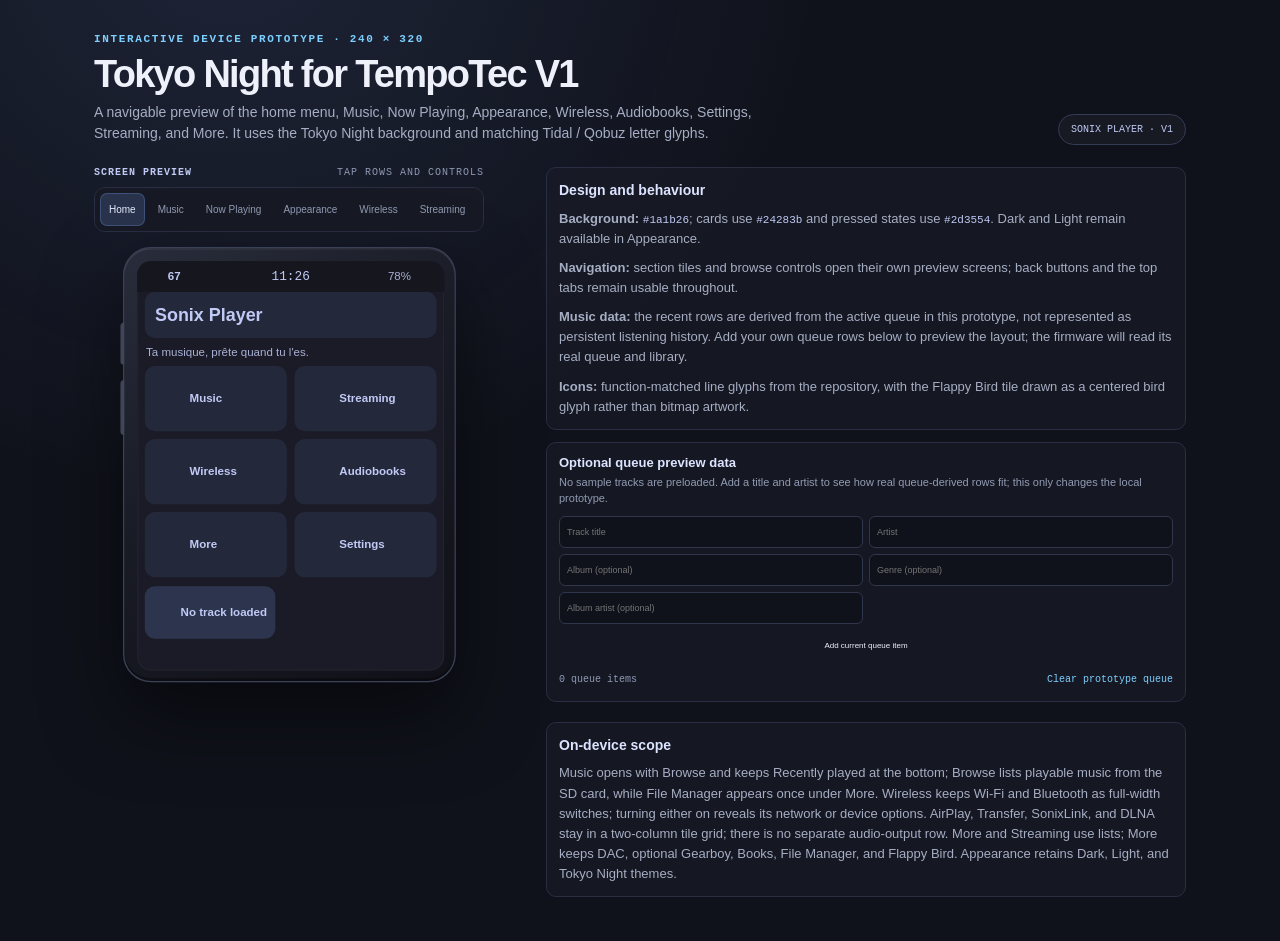
==== mockups/tokyo-night/preview.html @ 33a2d753 "feat: expand V1 appearance font choices Co-authored-by: arena-agent <297053741+arena-agent@users.nor" ====
<!doctype html>
<html lang="en">
<head>
  <meta charset="utf-8">
  <meta name="viewport" content="width=device-width, initial-scale=1">
  <meta name="theme-color" content="#1a1b26">
  <title>Sonix Player · Tokyo Night · TempoTec V1</title>
  <style>
    :root {
      color-scheme: dark;
      --page: #10121b;
      --ink: #eef0fa;
      --muted: #a1a8be;
      --line: #2b3041;
      --blue: #7aa2f7;
      --cyan: #7dcfff;
      --purple: #bb9af7;
      --green: #9ece6a;
      --amber: #e0af68;
      --red: #f7768e;
      --mono: ui-monospace, SFMono-Regular, Menlo, Monaco, Consolas, "Liberation Mono", monospace;
      --sans: Inter, "Segoe UI", Roboto, Helvetica, Arial, sans-serif;
    }
    * { box-sizing: border-box; }
    html { min-width: 320px; background: var(--page); }
    body {
      margin: 0;
      min-height: 100vh;
      color: var(--ink);
      font-family: var(--sans);
      background: radial-gradient(ellipse at 18% -8%, rgba(122,162,247,.13), transparent 37rem), var(--page);
    }
    button, input, select { font: inherit; }
    button { color: inherit; }
    button:focus-visible, input:focus-visible, select:focus-visible { outline: 2px solid var(--cyan); outline-offset: 2px; }
    .page-wrap { max-width: 1140px; margin: 0 auto; padding: 32px 24px 44px; }
    .masthead { display: flex; align-items: flex-end; justify-content: space-between; gap: 24px; margin: 0 0 22px; }
    .eyebrow { color: var(--cyan); font: 700 11px/1.3 var(--mono); letter-spacing: .15em; text-transform: uppercase; }
    h1 { margin: 8px 0 7px; font-size: clamp(27px, 4vw, 38px); letter-spacing: -.045em; line-height: 1.06; }
    .intro { max-width: 690px; margin: 0; color: #a6aec3; font-size: 14px; line-height: 1.55; }
    .native-tag { flex: 0 0 auto; padding: 9px 12px; border: 1px solid #343b54; border-radius: 999px; color: #c0caf5; background: rgba(26,27,38,.8); font: 10px var(--mono); white-space: nowrap; }
    .workspace { display: grid; grid-template-columns: minmax(300px, 390px) minmax(360px, 1fr); gap: clamp(25px, 5vw, 62px); align-items: start; }
    .preview-column { min-width: 0; }
    .demo-label { display: flex; align-items: center; justify-content: space-between; gap: 12px; margin: 0 0 9px; color: #8f99b3; font: 10px var(--mono); letter-spacing: .1em; text-transform: uppercase; }
    .demo-label strong { color: #c0caf5; font-weight: 600; }
    .view-tabs { display: flex; gap: 4px; max-width: 480px; overflow-x: auto; padding: 5px; margin: 0 auto 15px; border: 1px solid #292e42; border-radius: 11px; background: #171a25; scrollbar-width: thin; }
    .view-tab { flex: 1 0 auto; min-height: 33px; padding: 7px 9px; border: 0; border-radius: 7px; color: #929bb3; background: transparent; cursor: pointer; font-size: 10px; transition: background .15s, color .15s; }
    .view-tab:hover { color: #d3daf2; background: #222638; }
    .view-tab[aria-pressed="true"] { color: #e6edff; background: #29334b; box-shadow: inset 0 0 0 1px rgba(122,162,247,.27); }
    .stage { --scale: 1.28; position: relative; width: calc(260px * var(--scale)); height: calc(340px * var(--scale)); margin: 0 auto; }
    .device {
      position: absolute; inset: 0 auto auto 0; width: 260px; height: 340px; padding: 10px;
      transform: scale(var(--scale)); transform-origin: top left;
      border: 1px solid #3c4256; border-radius: 22px;
      background: linear-gradient(145deg, #292d3b, #191b25 44%, #101118);
      box-shadow: 0 26px 60px rgba(0,0,0,.5), inset 0 1px rgba(255,255,255,.08), inset 0 -2px rgba(0,0,0,.4);
    }
    .device::before, .device::after { content: ""; position: absolute; left: -3px; width: 3px; border-radius: 3px 0 0 3px; background: #404657; }
    .device::before { top: 58px; height: 33px; }
    .device::after { top: 103px; height: 43px; }
    .screen {
      --screen-bg: #1a1b26;
      --surface: #24283b;
      --surface-pressed: #2d3554;
      --panel-bg: #16161e;
      --screen-text: #c0caf5;
      --screen-muted: #a9b1d6;
      --screen-soft: #707a9a;
      --accent: #7aa2f7;
      --accent-cyan: #7dcfff;
      --accent-purple: #bb9af7;
      --accent-green: #9ece6a;
      --accent-amber: #e0af68;
      --accent-red: #f7768e;
      --now-playing-fill: color-mix(in srgb,var(--accent) 10%,var(--surface));
      position: relative; width: 240px; height: 320px; overflow: hidden; isolation: isolate;
      border-radius: 11px; background: var(--screen-bg); color: var(--screen-text);
      box-shadow: inset 0 0 0 1px rgba(255,255,255,.035);
      transition: background-color .15s, color .15s;
    }
    body[data-theme="dark"] .screen {
      --screen-bg: #242424; --surface: #303030; --surface-pressed: #404040; --panel-bg: #1e1e1e;
      --screen-text: #fff; --screen-muted: #a0a0a0; --screen-soft: #797979; --accent: #3584e4;
      --accent-cyan: #00b0d6; --accent-purple: #9141ac; --accent-green: #2ec27e; --accent-amber: #ff7800; --accent-red: #e01b24;
    }
    body[data-theme="light"] .screen {
      --screen-bg: #ecedf0; --surface: #fff; --surface-pressed: #dddfe4; --panel-bg: #fff;
      --screen-text: #323232; --screen-muted: #737373; --screen-soft: #919191; --accent: #3584e4;
      --accent-cyan: #0099bc; --accent-purple: #9141ac; --accent-green: #17875a; --accent-amber: #a86530; --accent-red: #d92132;
    }
    body[data-tint="on"][data-theme="tokyo"] .screen { --screen-bg: #1c1e2d; --surface: #252a40; }
    body[data-tint="on"][data-theme="dark"] .screen { --screen-bg: #252832; --surface: #30323f; }
    body[data-tint="on"][data-theme="light"] .screen { --screen-bg: #e7e9ee; --surface: #f9faff; }
    .glyph { display: inline-block; width: var(--glyph-size,18px); height: var(--glyph-size,18px); flex: 0 0 auto; background-color: currentColor; -webkit-mask-image: var(--glyph-image); mask-image: var(--glyph-image); -webkit-mask-repeat: no-repeat; mask-repeat: no-repeat; -webkit-mask-position: center; mask-position: center; -webkit-mask-size: contain; mask-size: contain; }
    .service-mark { display: inline-grid; width: 22px; height: 22px; flex: 0 0 22px; place-items: center; border: 1px solid color-mix(in srgb,currentColor 62%,transparent); border-radius: 6px; background: color-mix(in srgb,currentColor 11%,var(--surface)); font: 700 13px/1 var(--mono); }
    .service-mark.tidal { color: var(--accent-cyan); }
    .service-mark.qobuz { color: var(--accent-purple); }
    .bird-glyph { display: inline-block; flex: 0 0 auto; width: var(--glyph-size,18px); height: var(--glyph-size,18px); color: currentColor; }
    .status-bar { position: relative; z-index: 1; display: flex; align-items: center; justify-content: space-between; height: 24px; padding: 0 7px; background: var(--panel-bg); color: var(--screen-text); font-size: 9px; line-height: 1; }
    .status-left, .status-right { display: flex; align-items: center; gap: 5px; min-width: 0; }
    .status-left { font-weight: 650; letter-spacing: .01em; }
    .status-right { gap: 4px; color: var(--screen-muted); }
    .status-right .glyph { width: 12px; height: 12px; }
    .status-right .battery-glyph { width: 15px; }
    .status-time { position: absolute; left: 50%; top: 50%; transform: translate(-50%,-50%); font: 10px var(--mono); color: var(--screen-text); }
    .page-header { display: flex; align-items: center; height: 36px; padding: 0 6px; gap: 5px; border: 0; }
    .home-brand { display: flex; align-items: center; height: 36px; margin: 0 6px; padding: 0 8px; background: transparent; }
    .home-brand-title { margin: 0; color: var(--screen-text); font-size: 14px; font-weight: 650; line-height: 1; }
    body[data-theme="tokyo"] .home-brand { border-radius: 8px; background: var(--surface); }
    body[data-theme="tokyo"] .home-brand-title { font-weight: 800; }
    .header-back, .header-action { display: grid; place-items: center; flex: 0 0 28px; width: 28px; height: 30px; border: 0; border-radius: 7px; color: var(--screen-muted); background: transparent; cursor: pointer; }
    .header-back:hover, .header-action:hover { color: var(--screen-text); background: var(--surface); }
    .header-back .glyph { width: 17px; height: 17px; }
    .page-title { min-width: 0; overflow: hidden; margin: 0; color: var(--screen-text); font-size: 14px; font-weight: 650; line-height: 1; text-overflow: ellipsis; white-space: nowrap; }
    .header-spacer { flex: 1; }
    .header-action .glyph { width: 16px; height: 16px; }
    .page-body { height: 260px; overflow-y: auto; overscroll-behavior: contain; padding: 6px; scrollbar-width: thin; scrollbar-color: color-mix(in srgb, var(--screen-muted) 36%, transparent) transparent; }
    .page-body::-webkit-scrollbar { width: 3px; }
    .page-body::-webkit-scrollbar-thumb { border-radius: 9px; background: color-mix(in srgb, var(--screen-muted) 38%, transparent); }
    .screen-card { border: 0; border-radius: 9px; background: var(--surface); box-shadow: none; }
    .card-pad { padding: 8px; }
    .card-head { display: flex; align-items: center; justify-content: space-between; gap: 6px; margin: 0 0 6px; color: var(--screen-text); font-size: 11px; font-weight: 650; }
    .card-head small { color: var(--screen-soft); font: 7px var(--mono); letter-spacing: .07em; text-transform: uppercase; }
    .subtle-copy { margin: 5px 0 0; color: var(--screen-muted); font-size: 8px; line-height: 1.35; }
    .service-detail-head { display: flex; align-items: center; gap: 8px; min-height: 33px; }
    .service-detail-head .service-mark { width: 28px; height: 28px; flex-basis: 28px; font-size: 16px; }
    .service-detail-head .row-copy strong { font-size: 11px; }
    .home-title-note { margin: 0 1px 6px; color: var(--screen-muted); font-size: 9px; }
    .home-quote { margin-top: 0; }
    .stack { display: flex; flex-direction: column; gap: 6px; }
    .menu-grid { display: grid; grid-template-columns: repeat(2,minmax(0,1fr)); gap: 6px; }
    .menu-tile { display: flex; min-width: 0; min-height: 51px; align-items: center; gap: 8px; padding: 7px; border: 0; border-radius: 8px; color: var(--screen-text); background: var(--surface); cursor: pointer; text-align: left; }
    .menu-tile:hover { background: var(--surface-pressed); }
    .menu-tile .glyph,.menu-tile .bird-glyph { width: 20px; height: 20px; flex: 0 0 20px; }
    .tile-text { min-width: 0; font-size: 9px; font-weight: 600; line-height: 1.15; }
    .now-playing-strip { display: flex; align-items: center; gap: 7px; min-height: 41px; margin-top: 7px; padding: 4px 6px; border: 0; border-radius: 8px; color: var(--screen-text); background: var(--now-playing-fill); cursor: pointer; text-align: left; }
    .now-playing-strip .glyph { width: 15px; height: 15px; flex: 0 0 15px; }
    .now-playing-strip .row-copy strong { font-size: 9px; }
    .now-playing-strip .row-copy small { font-size: 7.5px; }
    .row-copy { display: flex; flex: 1; min-width: 0; flex-direction: column; gap: 2px; }
    .row-copy strong { overflow: hidden; font-size: 10px; font-weight: 600; text-overflow: ellipsis; white-space: nowrap; }
    .row-copy small { overflow: hidden; color: var(--screen-muted); font-size: 8px; text-overflow: ellipsis; white-space: nowrap; }
    .row-end { color: var(--screen-soft); font-size: 7px; white-space: nowrap; }
    .chevron-right { width: 14px !important; height: 14px !important; color: var(--screen-soft); }
    .simple-row,.track-row { display: flex; align-items: center; gap: 7px; width: 100%; min-height: 40px; padding: 5px 6px; border: 0; color: var(--screen-text); text-align: left; background: transparent; cursor: pointer; }
    .simple-row:hover,.track-row:hover { border-radius: 6px; background: var(--surface-pressed); }
    .simple-row>.glyph,.track-row>.glyph { width: 18px; height: 18px; flex: 0 0 18px; }
    .settings-card,.wireless-card,.track-list { overflow: hidden; }
    .track-row { min-height: 43px; transition: background-color .12s ease, transform .12s ease; }
    .track-row:active { border-radius: 6px; background: var(--surface-pressed); }
    .recent-track-row { min-height: 45px; border-radius: 6px; }
    .recent-track-row:active { transform: scale(.985); }
    .track-art { display: grid; width: 29px; height: 29px; flex: 0 0 29px; place-items: center; border-radius: 5px; color: var(--accent-purple); background: color-mix(in srgb,var(--accent-purple) 18%,var(--surface-pressed)); }
    .track-art .glyph { width: 17px; height: 17px; }
    .track-row[aria-current="true"] { background: color-mix(in srgb,var(--accent) 10%,var(--surface)); }
    .track-row[aria-current="true"] .row-copy strong { color: var(--accent); }
    .track-row .playmark { width: 14px; height: 14px; color: var(--accent-cyan); }
    .browse-grid { display: grid; grid-template-columns: repeat(4,minmax(0,1fr)); gap: 4px; }
    .glyph-demo { display: flex; min-width: 0; min-height: 45px; flex-direction: column; align-items: center; justify-content: center; gap: 3px; padding: 3px 2px; border: 0; border-radius: 6px; color: var(--screen-muted); background: var(--now-playing-fill); cursor: pointer; }
    .glyph-demo:hover { background: var(--now-playing-fill); }
    .glyph-demo .glyph { width: 17px; height: 17px; }
    .glyph-demo span:last-child { max-width: 100%; overflow: hidden; font-size: 7px; line-height: 1; text-overflow: ellipsis; white-space: nowrap; }
    .glyph-demo.two-line-demo span:last-child { max-height: 16px; overflow: hidden; text-align: center; text-overflow: clip; white-space: normal; }
    .accent-blue { color: var(--accent); } .accent-cyan { color: var(--accent-cyan); } .accent-purple { color: var(--accent-purple); }
    .accent-green { color: var(--accent-green); } .accent-amber { color: var(--accent-amber); } .accent-red { color: var(--accent-red); }
    .muted-icon { color: var(--screen-muted); }
    .empty-state { display: flex; min-height: 42px; flex-direction: column; align-items: center; justify-content: center; gap: 7px; padding: 8px; color: var(--screen-muted); text-align: center; font-size: 8px; line-height: 1.4; }
    .inline-action { display: inline-flex; align-items: center; gap: 5px; border: 0; padding: 5px 3px; color: var(--accent-cyan); background: transparent; cursor: pointer; font-size: 8px; }
    .inline-action .glyph { width: 13px; height: 13px; }
    .wireless-group { display: flex; flex-direction: column; }
    .wireless-row { display: flex; align-items: center; gap: 8px; min-height: 46px; padding: 5px 8px; border: 0; }
    .wireless-row>.glyph { width: 20px; height: 20px; flex: 0 0 20px; }
    .wireless-option { display: flex; align-items: center; gap: 6px; width: 100%; min-height: 30px; padding: 3px 8px 3px 28px; border: 0; border-radius: 6px; color: var(--screen-muted); background: transparent; cursor: pointer; font-size: 8px; text-align: left; }
    .wireless-option:hover { background: var(--surface-pressed); }
    .wireless-option>.glyph { width: 15px; height: 15px; flex: 0 0 15px; }
    .wireless-option .chevron-right { margin-left: auto; }
    .wireless-actions { padding: 4px; }
    .wireless-tile-grid { display: grid; grid-template-columns: repeat(2,minmax(0,1fr)); gap: 4px; }
    .wireless-tile { display: flex; min-width: 0; min-height: 48px; flex-direction: column; align-items: center; justify-content: center; gap: 3px; border: 0; border-radius: 7px; padding: 4px; color: var(--screen-text); background: color-mix(in srgb,var(--surface-pressed) 58%,var(--surface)); cursor: pointer; font-size: 8px; font-weight: 600; }
    .wireless-tile .glyph { width: 18px; height: 18px; }
    .mini-toggle { position: relative; flex: 0 0 29px; width: 29px; height: 17px; border: 0; border-radius: 999px; background: var(--screen-soft); cursor: pointer; }
    .mini-toggle::after { content: ""; position: absolute; top: 2px; left: 2px; width: 13px; height: 13px; border-radius: 50%; background: #fff; transition: transform .15s; }
    .mini-toggle[aria-checked="true"] { background: var(--accent); }
    .mini-toggle[aria-checked="true"]::after { transform: translateX(12px); }
    .theme-choices { display: grid; grid-template-columns: 1fr 1fr 1.3fr; gap: 4px; }
    .theme-choice { min-height: 31px; padding: 4px; border: 1px solid color-mix(in srgb,var(--screen-muted) 16%,transparent); border-radius: 6px; color: var(--screen-muted); background: var(--surface-pressed); cursor: pointer; font-size: 8px; font-weight: 600; white-space: nowrap; }
    .theme-choice[aria-checked="true"] { border-color: var(--accent); color: var(--screen-text); background: color-mix(in srgb,var(--accent) 17%,var(--surface)); box-shadow: inset 0 -2px var(--accent); }
    .font-pills { display: flex; flex-wrap: wrap; gap: 4px; }
    .font-pill { display: inline-flex; align-items: center; gap: 4px; min-height: 23px; padding: 4px 6px; border: 0; border-radius: 6px; color: var(--screen-muted); background: var(--surface-pressed); cursor: pointer; font-size: 7px; font-weight: 600; line-height: 1.15; }
    .font-pill[aria-pressed="true"] { color: var(--screen-text); background: color-mix(in srgb,var(--accent) 18%,var(--surface)); box-shadow: inset 0 -2px var(--accent); }
    .font-source { color: var(--screen-soft); font: 6px var(--mono); text-transform: uppercase; }
    .font-note { margin: 5px 0 0; color: var(--screen-muted); font-size: 7px; line-height: 1.35; }
    .palette-row { display: flex; gap: 3px; height: 12px; margin-top: 6px; overflow: hidden; border-radius: 4px; }
    .palette-row span { flex: 1; border-radius: 2px; }
    .accent-row { display: flex; gap: 6px; padding: 3px 0; }
    .accent-dot { width: 18px; height: 18px; border: 2px solid transparent; border-radius: 50%; cursor: pointer; }
    .accent-dot[aria-pressed="true"] { outline: 1px solid var(--screen-text); outline-offset: 1px; }
    .switch-row { display: flex; align-items: center; justify-content: space-between; gap: 8px; min-height: 32px; color: var(--screen-text); font-size: 9px; }
    .switch-row button { display: flex; align-items: center; justify-content: center; width: 35px; height: 19px; border: 0; border-radius: 999px; color: var(--screen-text); background: var(--surface-pressed); cursor: pointer; font-size: 7px; }
    .switch-row button[aria-checked="true"] { color: #10121b; background: var(--accent); }
    .player-content { display: flex; flex-direction: column; align-items: center; padding: 2px 7px 7px; }
    .cover-art { display: grid; width: 94px; height: 94px; place-items: center; overflow: hidden; margin: 2px auto 7px; border: 1px solid color-mix(in srgb,var(--accent-cyan) 35%,transparent); border-radius: 10px; background: linear-gradient(145deg,color-mix(in srgb,var(--accent) 18%,var(--surface)),var(--panel-bg) 68%,color-mix(in srgb,var(--accent-purple) 18%,var(--surface))); box-shadow: 0 4px 14px rgba(0,0,0,.22); }
    .cover-art .glyph { width: 34px; height: 34px; color: var(--accent-cyan); }
    .track-title { max-width: 100%; margin: 0; overflow: hidden; color: var(--screen-text); font-size: 12px; font-weight: 680; text-overflow: ellipsis; white-space: nowrap; }
    .artist-name { max-width: 100%; margin: 3px 0 0; overflow: hidden; color: var(--screen-muted); font-size: 8px; text-overflow: ellipsis; white-space: nowrap; }
    .seek-block { width: 100%; margin-top: 8px; }
    .seek-head { display: flex; align-items: center; justify-content: space-between; color: var(--screen-soft); font: 7px var(--mono); }
    .seek-range { display: block; width: 100%; height: 13px; margin: 3px 0 0; accent-color: var(--accent-cyan); cursor: pointer; }
    .transport { display: flex; align-items: center; justify-content: center; gap: 12px; width: 100%; margin-top: 2px; }
    .transport-button { display: grid; width: 30px; height: 30px; place-items: center; border: 0; border-radius: 50%; color: var(--accent-cyan); background: transparent; cursor: pointer; }
    .transport-button.primary { width: 38px; height: 38px; color: #11131b; background: var(--accent); }
    .transport-button .glyph { width: 18px; height: 18px; }
    .transport-button.primary .glyph { color: #11131b; }
    .player-actions { display: flex; width: 100%; margin-top: 4px; border: 0; border-radius: 7px; background: var(--surface); }
    .player-actions .simple-row { flex: 1 1 0; min-width: 0; width: auto; min-height: 34px; border: 0; padding: 4px 7px; }
    .player-actions .simple-row .row-copy strong { font-size: 8px; }
    .player-actions .glyph { width: 15px; height: 15px; }
    .search-form { display: flex; gap: 5px; padding: 7px; }
    .search-form input,.demo-form input { min-width: 0; flex: 1; padding: 6px 7px; border: 1px solid var(--line); border-radius: 6px; color: var(--screen-text); background: var(--panel-bg); font-size: 9px; }
    .search-form button,.form-button { border: 1px solid color-mix(in srgb,var(--accent) 35%,transparent); border-radius: 6px; padding: 5px 7px; color: var(--screen-text); background: color-mix(in srgb,var(--accent) 15%,var(--surface)); cursor: pointer; font-size: 8px; }
    .bird-game { display: grid; min-height: 157px; place-items: center; margin: 4px 0; border: 1px solid var(--line); border-radius: 8px; background: linear-gradient(#20263a,#171a29); cursor: pointer; }
    .bird-game .bird-glyph { width: 36px; height: 36px; color: var(--amber); }
    .game-score { margin: 5px 0 0; color: var(--screen-muted); font: 8px var(--mono); text-align: center; }
    .note-panel { padding: 12px; border: 1px solid #292e42; border-radius: 10px; color: #a6aec3; background: rgba(26,29,41,.55); font-size: 13px; line-height: 1.55; }
    .note-panel h2 { margin: 0 0 7px; color: #dce4ff; font-size: 14px; }
    .note-panel p { margin: 0 0 9px; }
    .note-panel p:last-child { margin-bottom: 0; }
    .note-panel code { color: #c0caf5; font: 11px var(--mono); }
    .demo-data { margin-top: 12px; padding: 12px; border: 1px solid #292e42; border-radius: 10px; background: #151823; }
    .demo-data h2 { margin: 0 0 5px; color: #dce4ff; font-size: 13px; }
    .demo-data p { margin: 0 0 9px; color: #929bb3; font-size: 11px; line-height: 1.45; }
    .demo-form { display: grid; grid-template-columns: 1fr 1fr; gap: 6px; }
    .demo-form input { min-height: 32px; border-color: #30364b; color: #e7edff; background: #10121b; }
    .demo-form .form-button { grid-column: 1 / -1; min-height: 32px; }
    .demo-controls { display: flex; align-items: center; justify-content: space-between; gap: 10px; margin-top: 8px; color: #8f99b3; font: 10px var(--mono); }
    .demo-controls button { border: 0; padding: 4px 0; color: #7dcfff; background: transparent; cursor: pointer; font: inherit; }
    .toast { position: absolute; z-index: 9; left: 50%; bottom: 10px; max-width: 205px; transform: translate(-50%,10px); padding: 7px 10px; border: 1px solid color-mix(in srgb,var(--accent) 36%,transparent); border-radius: 7px; color: var(--screen-text); background: var(--panel-bg); box-shadow: 0 5px 18px rgba(0,0,0,.3); opacity: 0; pointer-events: none; font-size: 8px; text-align: center; transition: opacity .15s, transform .15s; }
    .toast.show { transform: translate(-50%,0); opacity: 1; }
    .lower { display: grid; grid-template-columns: minmax(300px,390px) minmax(360px,1fr); gap: clamp(25px,5vw,62px); margin-top: 20px; }
    @media (max-width: 760px) {
      .page-wrap { padding: 23px 15px 34px; }
      .masthead { display: block; }
      .native-tag { display: inline-block; margin-top: 12px; }
      .workspace,.lower { grid-template-columns: 1fr; gap: 18px; }
      .preview-column { max-width: 430px; width: 100%; margin: 0 auto; }
      .notes-column { max-width: 560px; width: 100%; margin: 0 auto; }
      .stage { --scale: 1.08; }
    }
    @media (max-width: 370px) { .stage { --scale: .96; } }
  </style>
</head>
<body data-theme="tokyo" data-tint="off">
  <div class="page-wrap">
    <header class="masthead">
      <div>
        <div class="eyebrow">Interactive device prototype · 240 × 320</div>
        <h1>Tokyo Night for TempoTec V1</h1>
        <p class="intro">A navigable preview of the home menu, Music, Now Playing, Appearance, Wireless, Audiobooks, Settings, Streaming, and More. It uses the Tokyo Night background and matching Tidal / Qobuz letter glyphs.</p>
      </div>
      <div class="native-tag">SONIX PLAYER · V1</div>
    </header>

    <div class="workspace">
      <section class="preview-column" aria-label="Device preview">
        <div class="demo-label"><strong>Screen preview</strong><span>tap rows and controls</span></div>
        <nav class="view-tabs" aria-label="Preview screens">
          <button class="view-tab" type="button" data-tab="home">Home</button>
          <button class="view-tab" type="button" data-tab="music">Music</button>
          <button class="view-tab" type="button" data-tab="player">Now Playing</button>
          <button class="view-tab" type="button" data-tab="appearance">Appearance</button>
          <button class="view-tab" type="button" data-tab="wireless">Wireless</button>
          <button class="view-tab" type="button" data-tab="streaming">Streaming</button>
          <button class="view-tab" type="button" data-tab="books">Audiobooks</button>
          <button class="view-tab" type="button" data-tab="settings">Settings</button>
          <button class="view-tab" type="button" data-tab="more">More</button>
        </nav>
        <div class="stage">
          <div class="device">
            <div class="screen" id="screen" aria-live="polite">
              <div class="status-bar" id="status-bar"></div>
              <div id="viewport"></div>
              <div class="toast" id="toast" role="status"></div>
            </div>
          </div>
        </div>
      </section>

      <aside class="notes-column">
        <section class="note-panel">
          <h2>Design and behaviour</h2>
          <p><strong>Background:</strong> <code>#1a1b26</code>; cards use <code>#24283b</code> and pressed states use <code>#2d3554</code>. Dark and Light remain available in Appearance.</p>
          <p><strong>Navigation:</strong> section tiles and browse controls open their own preview screens; back buttons and the top tabs remain usable throughout.</p>
          <p><strong>Music data:</strong> the recent rows are derived from the active queue in this prototype, not represented as persistent listening history. Add your own queue rows below to preview the layout; the firmware will read its real queue and library.</p>
          <p><strong>Icons:</strong> function-matched line glyphs from the repository, with the Flappy Bird tile drawn as a centered bird glyph rather than bitmap artwork.</p>
        </section>

        <section class="demo-data" aria-label="Prototype queue data">
          <h2>Optional queue preview data</h2>
          <p>No sample tracks are preloaded. Add a title and artist to see how real queue-derived rows fit; this only changes the local prototype.</p>
          <form class="demo-form" id="queue-form">
            <input name="title" maxlength="80" placeholder="Track title" aria-label="Track title" required>
            <input name="artist" maxlength="80" placeholder="Artist" aria-label="Artist" required>
            <input name="album" maxlength="80" placeholder="Album (optional)" aria-label="Album">
            <input name="genre" maxlength="60" placeholder="Genre (optional)" aria-label="Genre">
            <input name="albumArtist" maxlength="80" placeholder="Album artist (optional)" aria-label="Album artist">
            <button class="form-button" type="submit">Add current queue item</button>
          </form>
          <div class="demo-controls"><span id="queue-count">0 queue items</span><button type="button" id="clear-queue">Clear prototype queue</button></div>
        </section>
      </aside>
    </div>

    <div class="lower">
      <div aria-hidden="true"></div>
      <section class="note-panel">
        <h2>On-device scope</h2>
        <p>Music opens with Browse and keeps Recently played at the bottom; Browse lists playable music from the SD card, while File Manager appears once under More. Wireless keeps Wi-Fi and Bluetooth as full-width switches; turning either on reveals its network or device options. AirPlay, Transfer, SonixLink, and DLNA stay in a two-column tile grid; there is no separate audio-output row. More and Streaming use lists; More keeps DAC, optional Gearboy, Books, File Manager, and Flappy Bird. Appearance retains Dark, Light, and Tokyo Night themes.</p>
      </section>
    </div>
  </div>

  <script>
    (() => {
      const root = document.body;
      const viewport = document.getElementById('viewport');
      const statusBar = document.getElementById('status-bar');
      const toast = document.getElementById('toast');
      const queueForm = document.getElementById('queue-form');
      const queueCount = document.getElementById('queue-count');
      const queueKey = 'sonix-tokyo-v1-preview-queue';
      const initialQueue = (() => {
        try { return JSON.parse(localStorage.getItem(queueKey) || '[]'); }
        catch (_) { return []; }
      })();
      const state = {
        theme: 'tokyo', view: 'home', history: [], tint: false, wifi: false, bluetooth: false,
        battery: true, accent: 'blue', font: 'MiSans', queue: Array.isArray(initialQueue) ? initialQueue : [], current: -1,
        playing: false, progress: 0, favorites: new Set(), search: '', selectedGroup: '', birdScore: 0
      };
      if (state.queue.length) state.current = state.queue.length - 1;

      const iconFiles = {
        back: 'chevron-left.svg', next: 'chevron-right.svg', music: 'music-2.svg', stream: 'play-status.svg',
        wifi: 'wifi-high.svg', bluetooth: 'bluetooth.svg', wifiSearch: 'wifi-search.svg', bluetoothSearch: 'bluetooth-search.svg', books: 'files-book.svg', more: 'ellipsis-vertical.svg',
        settings: 'music-settings.svg', search: 'search.svg', play: 'play.svg', pause: 'pause.svg',
        prev: 'skip-back.svg', skip: 'skip-forward.svg', album: 'album.svg', artist: 'artist.svg',
        albumArtist: 'artist-album.svg', genre: 'genre.svg', list: 'list-music.svg', heart: 'heart.svg',
        folder: 'folder.svg', file: 'file.svg', headphones: 'headphones.svg', dac: 'usb-audio-out.svg',
        airplay: 'airplay-status.svg', transfer: 'wifi-transfer-quick.svg', sonixlink: 'sonixlink-status.svg',
        dlna: 'dlna-quick.svg', game: 'files-gamepad.svg', ebook: 'files-book.svg', finished: 'book-finished.svg',
        sun: 'sun.svg', theme: 'book-theme.svg', power: 'power-off.svg', clock: 'history.svg',
        battery: 'battery.svg', zap: 'zap.svg', chevron: 'chevron-right.svg', shuffle: 'shuffle.svg',
        eq: 'equalizer.svg', radio: 'radio-player.svg', podcast: 'podcast-list.svg', check: 'check.svg'
      };
      const iconPath = name => `../../sonix-player/assets/icons/${iconFiles[name] || name}`;
      const bird = (tone, size, label = 'Bird glyph') => `<svg class="bird-glyph ${tone}" style="--glyph-size:${size}px" viewBox="0 0 24 24" fill="none" stroke="currentColor" stroke-width="1.7" stroke-linecap="round" stroke-linejoin="round" role="img" aria-label="${label}"><path d="M21 7.8c-1.7.2-3.1-.2-4.3-1.4-1.3-1.3-3.3-1.5-4.9-.4-1.5 1-2.5 2.7-2.9 4.7L8.2 14H5.5c-.7 0-1.3.3-1.8.8L2.5 16c.6 1.3 1.8 2 3.2 2h5.2c4.7 0 8.5-3.8 8.5-8.5V8z"/><path d="m9.1 13.8 4.2-3.4M16.7 7.1h.01"/><path d="M3.2 18.2 2 20"/></svg>`;
      const glyph = (name, tone = 'muted-icon', size = 18, extra = '', label = '') => {
        if (name === 'bird') return bird(tone, size, label || 'Bird glyph');
        return `<span class="glyph ${tone} ${extra}" style="--glyph-image:url('${iconPath(name)}');--glyph-size:${size}px"${label ? ` role="img" aria-label="${label}"` : ' aria-hidden="true"'}></span>`;
      };
      const escapeHtml = value => String(value || '').replace(/[&<>"']/g, char => ({'&':'&amp;','<':'&lt;','>':'&gt;','"':'&quot;',"'":'&#39;'}[char]));
      const safeTrack = track => ({title: escapeHtml(track.title), artist: escapeHtml(track.artist), album: escapeHtml(track.album), genre: escapeHtml(track.genre), albumArtist: escapeHtml(track.albumArtist)});
      const currentTab = view => ({'home':'home','music':'music','sd-browser':'music','player':'player','library':'music','artists':'music','albums':'music','album-artists':'music','genres':'music','playlists':'music','favourites':'music','search':'music','files':'more','appearance':'appearance','wireless':'wireless','wireless-wifi-options':'wireless','wireless-bluetooth-options':'wireless','wireless-airplay':'wireless','wireless-transfer':'wireless','wireless-sonixlink':'wireless','wireless-dlna':'wireless','books':'books','book-library':'books','book-series':'books','book-authors':'books','book-continue':'books','book-finished':'books','settings':'settings','settings-music':'music','settings-screen':'settings','settings-time':'settings','settings-power':'settings','settings-language':'settings','settings-more':'settings','settings-system':'settings','dac':'more','gearboy':'more','ebook':'more','bird-game':'more','streaming':'streaming','streaming-tidal':'streaming','streaming-qobuz':'streaming','streaming-radio':'streaming','streaming-podcasts':'streaming'}[view] || 'home');
      const go = (view, push = true) => {
        if (!view) return;
        if (push && state.view !== view) state.history.push(state.view);
        state.view = view;
        render();
      };
      const back = () => {
        state.view = state.history.pop() || 'home';
        render();
      };
      const pageHeader = (title, action = '') => `<header class="page-header"><button class="header-back" type="button" data-action="back" aria-label="Back">${glyph('back','muted-icon',17)}</button><h2 class="page-title">${title}</h2><span class="header-spacer"></span>${action}</header>`;
      const row = (icon, title, detail, view, tone = 'accent-blue', end = '') => `<button class="simple-row" type="button" data-action="navigate" data-view="${view}">${glyph(icon,tone,18)}<span class="row-copy"><strong>${title}</strong>${detail ? `<small>${detail}</small>` : ''}</span>${end || glyph('chevron','muted-icon',14,'chevron-right')}</button>`;
      const trackRows = (items, withCurrent = false, showPlayAffordance = false) => {
        if (!items.length) return `<div class="empty-state">No queue tracks to show. Add your own queue item beside the preview.</div>`;
        return items.map(({track,index}) => {
          const t = safeTrack(track);
          const current = withCurrent && state.current === index;
          const playmark = (showPlayAffordance || current) ? glyph('play','accent-cyan',14,'playmark') : '';
          return `<button class="track-row${showPlayAffordance ? ' recent-track-row' : ''}" type="button" data-action="select-track" data-index="${index}" aria-current="${current}" aria-label="Play ${escapeHtml(t.title || 'Untitled track')} by ${escapeHtml(t.artist || 'unknown artist')}"><span class="track-art">${glyph('music','accent-purple',16)}</span><span class="row-copy"><strong>${t.title || 'Untitled track'}</strong><small>${t.artist || ''}</small></span>${playmark}</button>`;
        }).join('');
      };
      const recentItems = () => {
        if (state.current < 0 || !state.queue[state.current]) return [];
        const first = Math.max(0, state.current - 2);
        const result = [];
        for (let index = first; index <= state.current; index++) result.push({track: state.queue[index], index});
        return result.reverse();
      };
      const setStatus = () => {
        statusBar.innerHTML = `<div class="status-left">${glyph('headphones','accent-cyan',12)}<span>67</span></div><span class="status-time">11:26</span><div class="status-right">${glyph('wifi',state.wifi ? 'accent-cyan' : 'muted-icon',12)}${glyph('bluetooth',state.bluetooth ? 'accent-blue' : 'muted-icon',11)}<span>${state.battery ? '78%' : ''}</span>${state.battery ? glyph('battery','accent-green',14,'battery-glyph') : ''}</div>`;
      };
      const renderHome = () => {
        const tiles = [
          ['Music','music','accent-cyan','music'], ['Streaming','stream','accent-purple','streaming'],
          ['Wireless','wifi','accent-blue','wireless'], ['Audiobooks','books','accent-amber','books'],
          ['More','more','accent-green','more'], ['Settings','settings','muted-icon','settings']
        ].map(([title,icon,tone,view]) => `<button class="menu-tile" type="button" data-action="navigate" data-view="${view}">${glyph(icon,tone,20)}<span class="tile-text">${title}</span></button>`).join('');
        const current = state.queue[state.current];
        const title = current ? escapeHtml(current.title) : 'No track loaded';
        const artist = current ? escapeHtml(current.artist) : '';
        return `<header class="home-brand"><h2 class="home-brand-title">Sonix Player</h2></header><main class="page-body"><p class="home-title-note home-quote">Ta musique, prête quand tu l'es.</p><div class="menu-grid">${tiles}</div><button class="now-playing-strip" type="button" data-action="navigate" data-view="player">${glyph(state.playing ? 'pause' : 'play','accent-cyan',15)}<span class="row-copy"><strong>${title}</strong><small>${artist}</small></span></button></main>`;
      };
      const renderMusic = () => {
        const browse = [['artist','Artists','accent-cyan','artists'],['album','Albums','accent-purple','albums'],['folder','Browse','accent-green','sd-browser'],['search','Search','accent-amber','search']].map(([icon,title,tone,view]) => `<button class="glyph-demo" type="button" data-action="navigate" data-view="${view}">${glyph(icon,tone,17)}<span>${title}</span></button>`).join('');
        const more = `<button class="header-action" type="button" data-action="navigate" data-view="library" aria-label="More music lists">${glyph('list','muted-icon',16)}</button>`;
        return `${pageHeader('Music',`<button class="header-action" type="button" data-action="navigate" data-view="settings-music" aria-label="Music settings">${glyph('settings','muted-icon',16)}</button>${more}`)}<main class="page-body"><div class="stack"><section class="screen-card card-pad"><div class="card-head"><span>Browse music</span><small>LIBRARY</small></div><div class="browse-grid">${browse}</div></section><section class="screen-card settings-card">${row('list','All tracks','Indexed music library','library','accent-cyan')}${row('albumArtist','Album artist','Browse credited artists','album-artists','accent-blue')}${row('genre','Genres','Browse by genre','genres','accent-amber')}${row('heart','Favourites','Saved tracks','favourites','accent-red')}</section><section><div class="card-head"><span>Recently played</span><small>TAP TO PLAY</small></div><section class="screen-card track-list">${trackRows(recentItems(),true,true)}</section><p class="subtle-copy">Tracks from the active queue · tap a row to play</p></section></div></main>`;
      };
      const renderSdBrowser = () => {
        const rows = state.queue.map((track,index) => ({track,index}));
        const listing = rows.length ? trackRows(rows,true) : `<div class="empty-state">No sample tracks are loaded in this preview. On the player, Browse lists playable music and folders from the SD card.</div>`;
        return `${pageHeader('Browse')}<main class="page-body"><p class="home-title-note">SD CARD · PLAYABLE MUSIC</p><section class="screen-card track-list">${listing}</section><p class="subtle-copy">Tap a track to start playback. This preview uses your optional queue data; the player reads the SD card directly.</p></main>`;
      };
      const renderAppearance = () => {
        const choices = [['dark','Dark'],['light','Light'],['tokyo','Tokyo Night']].map(([id,label]) => `<button class="theme-choice" type="button" role="radio" aria-checked="${state.theme === id}" data-action="theme" data-theme-choice="${id}">${label}</button>`).join('');
        const swatches = ['#1a1b26','#24283b','#c0caf5','#7aa2f7','#7dcfff','#bb9af7','#9ece6a','#f7768e'].map(color => `<span style="background:${color}"></span>`).join('');
        const accents = [['blue','#7aa2f7'],['cyan','#7dcfff'],['purple','#bb9af7'],['green','#9ece6a'],['amber','#e0af68'],['red','#f7768e']].map(([id,color]) => `<button class="accent-dot" type="button" aria-label="${id} accent" aria-pressed="${state.accent === id}" data-action="accent" data-accent="${id}" style="background:${color}"></button>`).join('');
        const fonts = [['MiSans',''],['Neon 80s',''],['Roboto',''],['Noto Sans',''],['IBM Plex Sans',''],['Fira Code',''],['Source Sans 3',''],['Atkinson Hyperlegible',''],['Roboto Condensed',''],['Inter',''],['Barlow Semi Condensed',''],['Apple San Francisco','SD'],['Ndot57','SD']].map(([name,source]) => `<button class="font-pill" type="button" aria-pressed="${state.font === name}" data-action="font" data-font="${name}">${name}${source ? `<small class="font-source">${source}</small>` : ''}</button>`).join('');
        return `${pageHeader('Appearance')}<main class="page-body"><div class="stack"><section class="screen-card card-pad"><div class="card-head"><span>Theme</span><small>DISPLAY</small></div><div class="theme-choices" role="radiogroup" aria-label="Theme">${choices}</div><p class="subtle-copy">Applies now · saved on this device</p></section><section class="screen-card card-pad"><div class="card-head"><span>Font</span><small>TYPEFACE</small></div><div class="font-pills">${fonts}</div><p class="font-note">Apple San Francisco and Ndot57 require font files on the SD card.</p></section><section class="screen-card card-pad"><div class="card-head"><span>Tokyo Night colors</span><small>PALETTE</small></div><div class="palette-row">${swatches}</div><p class="subtle-copy">Blue · cyan · violet · green · amber · red</p></section><section class="screen-card card-pad"><div class="card-head"><span>Accent colour</span><small>PREVIEW</small></div><div class="accent-row">${accents}</div></section><section class="screen-card card-pad"><div class="switch-row"><span>Dynamic tint</span><button type="button" role="switch" aria-checked="${state.tint}" data-action="toggle-tint">${state.tint ? 'On' : 'Off'}</button></div><div class="switch-row"><span>Battery percentage</span><button type="button" role="switch" aria-checked="${state.battery}" data-action="toggle-battery">${state.battery ? 'On' : 'Off'}</button></div></section><section class="screen-card settings-card">${row('sun','Boot screen','Choose the next power-on image','settings-screen','accent-amber')}${row('clock','Clock position','Status bar alignment','settings-time','accent-cyan')}${row('settings','Text size and font','Interface typography','settings-more','accent-purple')}</section></div></main>`;
      };
      const renderSettings = () => `${pageHeader('Settings')}<main class="page-body"><p class="home-title-note">Choose an option to continue.</p><section class="screen-card settings-card">${row('theme','Appearance','Theme · accent · display','appearance','accent-purple')}${row('sun','Screen','Brightness · timeout','settings-screen','accent-cyan')}${row('clock','Date and time','Clock · time zone','settings-time','accent-blue')}${row('power','Power','Sleep · charge limit','settings-power','accent-red')}${row('list','Language','Interface language','settings-language','accent-amber')}${row('eq','More','Remote · controls','settings-more','accent-green')}${row('settings','System','Firmware · device information','settings-system','muted-icon')}</section></main>`;
      const renderWireless = () => {
        const toggleRow = (kind,title,on,tone,optionTitle,optionIcon,optionView,optionTone) => `<div class="wireless-group"><div class="wireless-row">${glyph(kind,tone,20)}<span class="row-copy"><strong>${title}</strong><small>${on ? 'On' : 'Off'}</small></span><button class="mini-toggle" type="button" role="switch" aria-checked="${on}" data-action="toggle-${kind}" aria-label="Toggle ${title}"></button></div>${on ? `<button class="wireless-option" type="button" data-action="navigate" data-view="${optionView}">${glyph(optionIcon,optionTone,15)}<span>${optionTitle}</span>${glyph('chevron','muted-icon',14,'chevron-right')}</button>` : ''}</div>`;
        const actionTile = (icon,title,view,tone) => `<button class="wireless-tile" type="button" data-action="navigate" data-view="${view}">${glyph(icon,tone,18)}<span>${title}</span></button>`;
        const actions = actionTile('airplay','AirPlay','wireless-airplay','accent-cyan') + actionTile('transfer','Transfer','wireless-transfer','accent-green') + actionTile('sonixlink','SonixLink','wireless-sonixlink','accent-amber') + actionTile('dlna','DLNA','wireless-dlna','accent-blue');
        return `${pageHeader('Wireless')}<main class="page-body"><div class="stack"><section class="screen-card wireless-card">${toggleRow('wifi','Wi-Fi',state.wifi,'accent-cyan','Available networks','wifiSearch','wireless-wifi-options','accent-cyan')}${toggleRow('bluetooth','Bluetooth',state.bluetooth,'accent-purple','Paired devices','bluetoothSearch','wireless-bluetooth-options','accent-purple')}</section><section class="screen-card settings-card wireless-actions"><div class="wireless-tile-grid">${actions}</div></section></div></main>`;
      };
      const renderBooks = () => `${pageHeader('Audiobooks')}<main class="page-body"><div class="stack"><section class="screen-card track-list"><div class="empty-state">Books with a saved position appear here. No sample books are included in this preview.</div><button class="simple-row" type="button" data-action="navigate" data-view="book-continue">${glyph('play','accent-amber',17)}<span class="row-copy"><strong>Open Continue list</strong><small>Resume a saved book position</small></span>${glyph('chevron','muted-icon',14,'chevron-right')}</button></section><section class="screen-card settings-card">${row('books','Library','All audiobooks','book-library','accent-amber')}${row('artist','Authors','Browse by author','book-authors','accent-blue')}</section></div></main>`;
      const renderMore = () => {
        return `${pageHeader('More')}<main class="page-body"><section class="screen-card settings-card">${row('dac','DAC','Headphone and USB DAC options','dac','accent-cyan')}${row('folder','File Manager','Manage files on the SD card','files','accent-blue')}${row('game','Gearboy','Game Boy emulator','gearboy','accent-green')}${row('ebook','Books','E-book shelf and bookmarks','ebook','accent-amber')}${row('bird','Flappy Bird','Mini game','bird-game','accent-purple')}</section></main>`;
      };
      const itemView = (key, label, detail, icon, tone = 'accent-blue') => `${pageHeader(label)}<main class="page-body"><section class="screen-card card-pad"><div style="display:flex;align-items:center;gap:8px">${glyph(icon,tone,23)}<span class="row-copy"><strong>${label}</strong><small>${detail}</small></span></div><p class="subtle-copy">This route represents the existing on-device feature. Navigation is active in this prototype.</p></section></main>`;
      const uniqueValues = key => [...new Set(state.queue.map(track => (track[key] || '').trim()).filter(Boolean))].sort((a,b) => a.localeCompare(b));
      const groupView = (key,title,icon,tone) => {
        const values = uniqueValues(key);
        if (!values.length) return `${pageHeader(title)}<main class="page-body"><section class="screen-card empty-state">No ${title.toLowerCase()} are present in the optional prototype queue.</section></main>`;
        return `${pageHeader(title)}<main class="page-body"><section class="screen-card settings-card">${values.map(value => row(icon,escapeHtml(value),'Open matching queue tracks',`group:${key}:${encodeURIComponent(value)}`,tone)).join('')}</section></main>`;
      };
      const renderGroupTracks = () => {
        const [_,key,encoded] = state.view.split(':');
        const value = decodeURIComponent(encoded || '');
        const rows = state.queue.map((track,index) => ({track,index})).filter(({track}) => (track[key] || '').trim() === value);
        return `${pageHeader(escapeHtml(value))}<main class="page-body"><section class="screen-card track-list">${trackRows(rows,true)}</section></main>`;
      };
      const renderMusicLibrary = () => `${pageHeader('Music library')}<main class="page-body"><section class="screen-card settings-card">${row('list','All tracks','Indexed music library','library','accent-cyan')}${row('album','Albums','Browse records','albums','accent-purple')}${row('artist','Artists','Browse performers','artists','accent-green')}${row('albumArtist','Album artist','Browse credited artists','album-artists','accent-blue')}${row('genre','Genres','Browse by style','genres','accent-amber')}${row('list','Playlists','Saved lists','playlists','accent-cyan')}${row('heart','Favourites','Saved tracks','favourites','accent-red')}</section></main>`;
      const renderAllTracks = () => `${pageHeader('All tracks')}<main class="page-body"><section class="screen-card track-list">${trackRows(state.queue.map((track,index)=>({track,index})),true)}</section></main>`;
      const renderFavorites = () => {
        const rows = state.queue.map((track,index)=>({track,index})).filter(({index})=>state.favorites.has(index));
        return `${pageHeader('Favourites')}<main class="page-body"><section class="screen-card track-list">${trackRows(rows,true)}</section>${state.queue.length ? `<button class="inline-action" data-action="clear-favourites">Clear prototype favourites</button>` : ''}</main>`;
      };
      const renderSearch = () => {
        const hits = state.queue.map((track,index)=>({track,index})).filter(({track})=>!state.search || `${track.title} ${track.artist} ${track.album} ${track.albumArtist} ${track.genre}`.toLowerCase().includes(state.search.toLowerCase()));
        return `${pageHeader('Search')}<main class="page-body"><form class="screen-card search-form" data-form="search"><input name="query" value="${escapeHtml(state.search)}" placeholder="Search queue preview" aria-label="Search queue preview"><button type="submit">Search</button></form><section class="screen-card track-list" style="margin-top:6px">${trackRows(hits,true)}</section></main>`;
      };
      const renderPlayer = () => {
        const track = state.queue[state.current];
        const t = track ? safeTrack(track) : {title:'No track loaded',artist:''};
        const disabled = track ? '' : ' disabled';
        const progress = Math.max(0, Math.min(100, Math.round(state.progress)));
        const actions = `<div class="player-actions"><button class="simple-row" type="button" data-action="toggle-favorite"${disabled}>${glyph('heart',state.favorites.has(state.current) ? 'accent-red' : 'muted-icon',15)}<span class="row-copy"><strong>${state.favorites.has(state.current) ? 'Remove favourite' : 'Add to favourites'}</strong></span></button><button class="simple-row" type="button" data-action="navigate" data-view="music">${glyph('list','accent-cyan',15)}<span class="row-copy"><strong>Queue</strong></span></button></div>`;
        return `${pageHeader('Now Playing',`<button class="header-action" type="button" data-action="navigate" data-view="music" aria-label="Open queue">${glyph('list','muted-icon',16)}</button>`)}<main class="page-body"><div class="player-content"><div class="cover-art">${glyph('album','accent-cyan',34)}</div><h3 class="track-title" title="${t.title}">${t.title || 'Untitled track'}</h3><p class="artist-name" title="${t.artist}">${track ? t.artist || '—' : 'Add a queue item to preview playback'}</p><div class="seek-block"><div class="seek-head"><span>POSITION</span><output id="seek-position">${track ? `${progress}%` : '—'}</output></div><input class="seek-range" type="range" min="0" max="100" value="${progress}" data-action="seek" aria-label="Seek position"${disabled}></div><div class="transport"><button class="transport-button" type="button" data-action="previous" aria-label="Previous"${disabled}>${glyph('prev','accent-cyan',18)}</button><button class="transport-button primary" type="button" data-action="play-pause" aria-label="Play or pause"${disabled}>${glyph(state.playing ? 'pause' : 'play','',19)}</button><button class="transport-button" type="button" data-action="next" aria-label="Next"${disabled}>${glyph('skip','accent-cyan',18)}</button></div>${actions}</div></main>`;
      };
      const renderGeneric = () => {
        const map = {
          'wireless-wifi-options':['Wi-Fi options','Available networks · current connection','wifiSearch','accent-cyan'],
          'wireless-bluetooth-options':['Bluetooth options','Paired devices · nearby devices','bluetoothSearch','accent-purple'],
          'wireless-airplay':['AirPlay','Receive audio from Apple devices','airplay','accent-cyan'],
          'wireless-transfer':['Wi-Fi Transfer','Transfer files to and from the player','transfer','accent-green'],
          'streaming-radio':['Radio','Browse stations and recent streams','radio','accent-purple'],
          'streaming-podcasts':['Podcasts','Browse episodes and downloads','podcast','accent-cyan'],
          'playlists':['Playlists','Browse indexed playlists','list','accent-purple'],
          'wireless-sonixlink':['SonixLink','Connect to a compatible Sonix device','sonixlink','accent-amber'],
          'wireless-dlna':['DLNA','Use the player as a network renderer','dlna','accent-blue'],
          'book-library':['Audiobook library','All indexed audiobooks','books','accent-amber'],
          'book-series':['Series','Browse audiobooks by series','list','accent-purple'],
          'book-authors':['Authors','Browse audiobooks by author','artist','accent-blue'],
          'book-continue':['Continue listening','Resume a saved listening position','play','accent-green'],
          'book-finished':['Finished','Completed audiobooks','finished','accent-green'],
          'settings-screen':['Screen','Brightness · timeout · rotation','sun','accent-cyan'],
          'settings-time':['Date and time','Clock · time zone','clock','accent-blue'],
          'settings-power':['Power','Sleep · charge limit','power','accent-red'],
          'settings-language':['Language','Interface language','list','accent-amber'],
          'settings-more':['More settings','Remote · controls','more','accent-green'],
          'settings-music':['Music settings','Library · playback · playlists','settings','accent-cyan'],
          'settings-system':['System','Firmware · device information','settings','muted-icon'],
          'dac':['Audio output','Headphone and USB DAC options','dac','accent-cyan'],
          'gearboy':['Gearboy','Game Boy emulator','game','accent-green'],
          'ebook':['Books','E-book shelf and bookmarks','ebook','accent-amber'],
          'files':['File Manager','Manage files on the SD card','folder','accent-blue']
        };
        const [title,detail,icon,tone] = map[state.view] || ['Feature','On-device feature','settings','accent-blue'];
        return itemView(state.view,title,detail,icon,tone);
      };
      const renderBirdGame = () => `${pageHeader('Flappy Bird')}<main class="page-body"><button class="bird-game" type="button" data-action="bird-jump" aria-label="Tap to flap">${bird('accent-amber',36,'Centered bird glyph')}</button><p class="game-score">SCORE ${state.birdScore} · TAP THE BIRD TO FLAP</p></main>`;
      const renderStreaming = () => {
        const serviceRow = (letter,kind,title,detail,view) => `<button class="simple-row" type="button" data-action="navigate" data-view="${view}"><span class="service-mark ${kind}" role="img" aria-label="${title} mark">${letter}</span><span class="row-copy"><strong>${title}</strong><small>${detail}</small></span>${glyph('chevron','muted-icon',14,'chevron-right')}</button>`;
        return `${pageHeader('Streaming')}<main class="page-body"><section class="screen-card settings-card">${row('radio','Radio','Stations · recent','streaming-radio','accent-purple')}${row('podcast','Podcasts','Episodes · downloads','streaming-podcasts','accent-cyan')}${serviceRow('T','tidal','Tidal','Open the existing Tidal section','streaming-tidal')}${serviceRow('Q','qobuz','Qobuz','Open the existing Qobuz section','streaming-qobuz')}</section></main>`;
      };
      const renderStreamingService = () => {
        const tidal = state.view === 'streaming-tidal';
        const name = tidal ? 'Tidal' : 'Qobuz';
        const kind = tidal ? 'tidal' : 'qobuz';
        const letter = tidal ? 'T' : 'Q';
        return `${pageHeader(name)}<main class="page-body"><section class="screen-card card-pad"><div class="service-detail-head"><span class="service-mark ${kind}" role="img" aria-label="${name} mark">${letter}</span><span class="row-copy"><strong>${name}</strong><small>Existing on-device streaming section</small></span></div><p class="subtle-copy">This preview opens the existing player route; service sign-in and catalogue data remain on the device.</p><button class="inline-action" type="button" data-action="navigate" data-view="player">Open Now Playing</button></section></main>`;
      };
      const render = () => {
        root.dataset.theme = state.theme;
        root.dataset.tint = state.tint ? 'on' : 'off';
        setStatus();
        const view = state.view;
        let html;
        if (view === 'home') html = renderHome();
        else if (view === 'music') html = renderMusic();
        else if (view === 'sd-browser') html = renderSdBrowser();
        else if (view === 'appearance') html = renderAppearance();
        else if (view === 'wireless') html = renderWireless();
        else if (view === 'books') html = renderBooks();
        else if (view === 'settings') html = renderSettings();
        else if (view === 'more') html = renderMore();
        else if (view === 'library') html = renderMusicLibrary();
        else if (view === 'artists') html = groupView('artist','Artists','artist','accent-green');
        else if (view === 'albums') html = groupView('album','Albums','album','accent-purple');
        else if (view === 'album-artists') html = groupView('albumArtist','Album artist','albumArtist','accent-blue');
        else if (view === 'genres') html = groupView('genre','Genres','genre','accent-amber');
        else if (view.startsWith('group:')) html = renderGroupTracks();
        else if (view === 'all-tracks') html = renderAllTracks();
        else if (view === 'favourites') html = renderFavorites();
        else if (view === 'search') html = renderSearch();
        else if (view === 'player') html = renderPlayer();
        else if (view === 'streaming') html = renderStreaming();
        else if (view === 'streaming-tidal' || view === 'streaming-qobuz') html = renderStreamingService();
        else if (view === 'bird-game') html = renderBirdGame();
        else if (view === 'book-continue') html = `${pageHeader('Continue listening')}<main class="page-body"><section class="screen-card empty-state">No saved audiobook position is loaded in the standalone preview.</section></main>`;
        else html = renderGeneric();
        viewport.innerHTML = html;
        document.querySelectorAll('.view-tab').forEach(button => button.setAttribute('aria-pressed', String(button.dataset.tab === currentTab(view))));
        queueCount.textContent = `${state.queue.length} queue ${state.queue.length === 1 ? 'item' : 'items'}`;
        try { localStorage.setItem(queueKey, JSON.stringify(state.queue)); } catch (_) {}
      };
      let toastTimer;
      const showToast = message => {
        toast.textContent = message;
        toast.classList.add('show');
        clearTimeout(toastTimer);
        toastTimer = setTimeout(() => toast.classList.remove('show'), 1700);
      };
      document.querySelectorAll('[data-tab]').forEach(button => button.addEventListener('click', () => {
        state.history = [];
        go(button.dataset.tab, false);
      }));
      viewport.addEventListener('click', event => {
        const button = event.target.closest('[data-action]');
        if (!button) return;
        const action = button.dataset.action;
        if (action === 'back') { back(); return; }
        if (action === 'navigate') {
          const view = button.dataset.view;
          if (view.startsWith('group:')) go(view);
          else go(view);
          return;
        }
        if (action === 'theme') { state.theme = button.dataset.themeChoice; render(); showToast(`${state.theme === 'tokyo' ? 'Tokyo Night' : state.theme === 'dark' ? 'Dark' : 'Light'} theme preview`); return; }
        if (action === 'font') { state.font = button.dataset.font; render(); showToast(state.font === 'Apple San Francisco' || state.font === 'Ndot57' ? `${state.font} needs a file in SD:/Fonts on device` : `${state.font} font selected in preview`); return; }
        if (action === 'accent') { state.accent = button.dataset.accent; showToast(`${state.accent} accent selected in preview`); render(); return; }
        if (action === 'toggle-tint') { state.tint = !state.tint; render(); return; }
        if (action === 'toggle-battery') { state.battery = !state.battery; render(); return; }
        if (action === 'toggle-wifi') { state.wifi = !state.wifi; render(); return; }
        if (action === 'toggle-bluetooth') { state.bluetooth = !state.bluetooth; render(); return; }
        if (action === 'select-track') {
          state.current = Number(button.dataset.index);
          state.progress = 0;
          state.playing = true;
          go('player');
          return;
        }
        if (action === 'play-pause') { state.playing = !state.playing; render(); return; }
        if (action === 'previous' || action === 'next') {
          if (state.queue.length) {
            state.current = (state.current + (action === 'next' ? 1 : state.queue.length - 1)) % state.queue.length;
            state.progress = 0;
          }
          state.playing = true;
          render();
          return;
        }
        if (action === 'toggle-favorite' && state.current >= 0) {
          state.favorites.has(state.current) ? state.favorites.delete(state.current) : state.favorites.add(state.current);
          render();
          return;
        }
        if (action === 'clear-favourites') { state.favorites.clear(); render(); return; }
        if (action === 'bird-jump') { state.birdScore += 1; render(); return; }
      });
      viewport.addEventListener('input', event => {
        if (event.target.matches('[data-action="seek"]')) {
          state.progress = Number(event.target.value);
          const output = document.getElementById('seek-position');
          if (output) output.value = `${state.progress}%`;
        }
      });
      viewport.addEventListener('submit', event => {
        if (event.target.matches('[data-form="search"]')) {
          event.preventDefault();
          state.search = new FormData(event.target).get('query') || '';
          render();
          return;
        }
      });
      queueForm.addEventListener('submit', event => {
        event.preventDefault();
        const form = new FormData(queueForm);
        const title = String(form.get('title') || '').trim();
        const artist = String(form.get('artist') || '').trim();
        if (!title || !artist) return;
        state.queue.push({title,artist,album:String(form.get('album')||'').trim(),genre:String(form.get('genre')||'').trim(),albumArtist:String(form.get('albumArtist')||'').trim()});
        state.current = state.queue.length - 1;
        state.playing = true;
        queueForm.reset();
        render();
        showToast('Added to the prototype queue');
      });
      document.getElementById('clear-queue').addEventListener('click', () => {
        state.queue = [];
        state.current = -1;
        state.playing = false;
        state.favorites.clear();
        render();
      });
      render();
    })();
  </script>
</body>
</html>
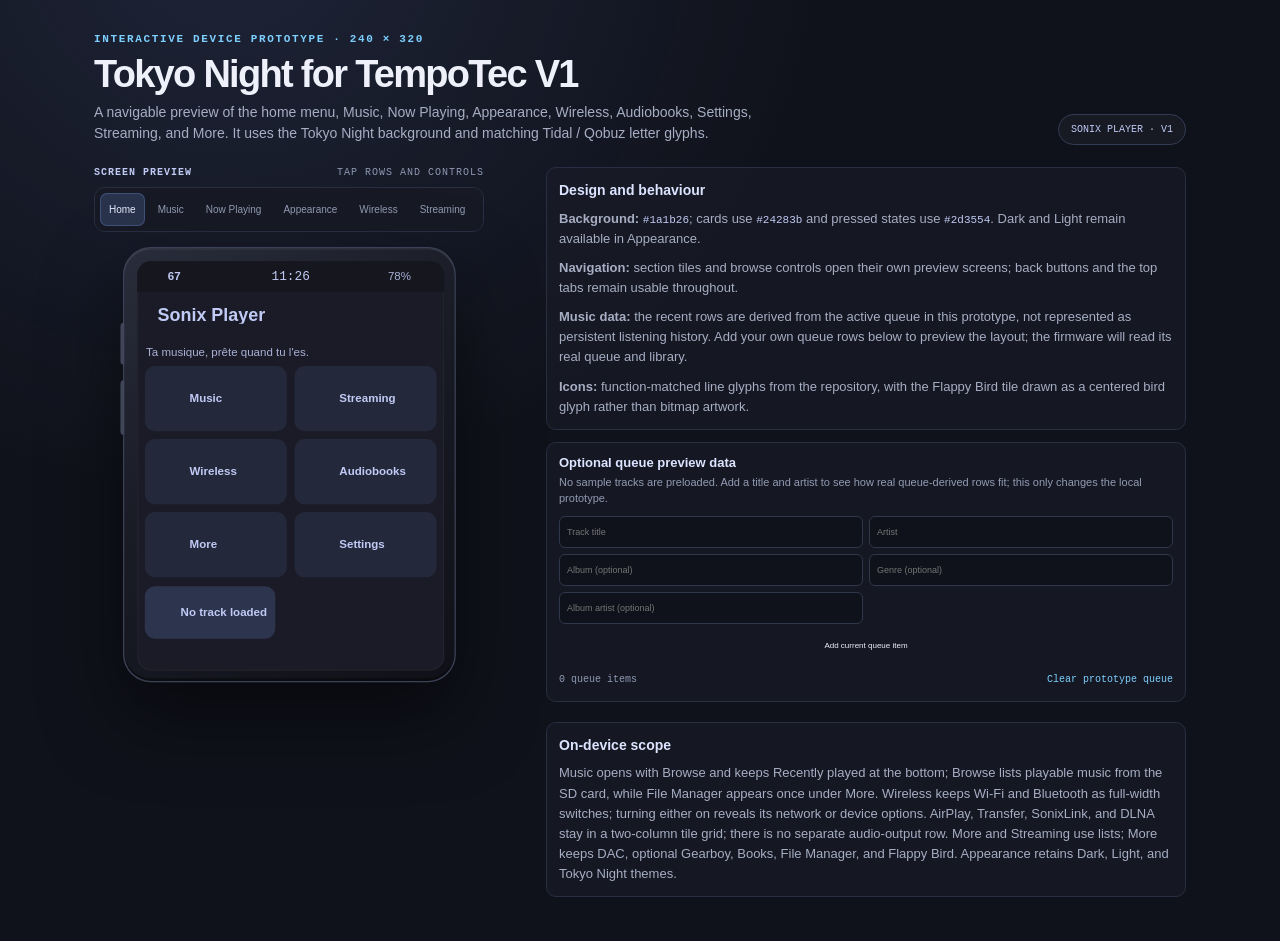
==== commit 641cdbb3: "revert: restore known-good ae7fd50 baseline Co-authored-by: arena-agent <297053741+arena-agent@users" ====
--- a/mockups/tokyo-night/preview.html
+++ b/mockups/tokyo-night/preview.html
@@ -104,10 +104,6 @@
     .status-right .battery-glyph { width: 15px; }
     .status-time { position: absolute; left: 50%; top: 50%; transform: translate(-50%,-50%); font: 10px var(--mono); color: var(--screen-text); }
     .page-header { display: flex; align-items: center; height: 36px; padding: 0 6px; gap: 5px; border: 0; }
-    .home-brand { display: flex; align-items: center; height: 36px; margin: 0 6px; padding: 0 8px; background: transparent; }
-    .home-brand-title { margin: 0; color: var(--screen-text); font-size: 14px; font-weight: 650; line-height: 1; }
-    body[data-theme="tokyo"] .home-brand { border-radius: 8px; background: var(--surface); }
-    body[data-theme="tokyo"] .home-brand-title { font-weight: 800; }
     .header-back, .header-action { display: grid; place-items: center; flex: 0 0 28px; width: 28px; height: 30px; border: 0; border-radius: 7px; color: var(--screen-muted); background: transparent; cursor: pointer; }
     .header-back:hover, .header-action:hover { color: var(--screen-text); background: var(--surface); }
     .header-back .glyph { width: 17px; height: 17px; }
@@ -126,7 +122,6 @@
     .service-detail-head .service-mark { width: 28px; height: 28px; flex-basis: 28px; font-size: 16px; }
     .service-detail-head .row-copy strong { font-size: 11px; }
     .home-title-note { margin: 0 1px 6px; color: var(--screen-muted); font-size: 9px; }
-    .home-quote { margin-top: 0; }
     .stack { display: flex; flex-direction: column; gap: 6px; }
     .menu-grid { display: grid; grid-template-columns: repeat(2,minmax(0,1fr)); gap: 6px; }
     .menu-tile { display: flex; min-width: 0; min-height: 51px; align-items: center; gap: 8px; padding: 7px; border: 0; border-radius: 8px; color: var(--screen-text); background: var(--surface); cursor: pointer; text-align: left; }
@@ -185,11 +180,6 @@
     .theme-choices { display: grid; grid-template-columns: 1fr 1fr 1.3fr; gap: 4px; }
     .theme-choice { min-height: 31px; padding: 4px; border: 1px solid color-mix(in srgb,var(--screen-muted) 16%,transparent); border-radius: 6px; color: var(--screen-muted); background: var(--surface-pressed); cursor: pointer; font-size: 8px; font-weight: 600; white-space: nowrap; }
     .theme-choice[aria-checked="true"] { border-color: var(--accent); color: var(--screen-text); background: color-mix(in srgb,var(--accent) 17%,var(--surface)); box-shadow: inset 0 -2px var(--accent); }
-    .font-pills { display: flex; flex-wrap: wrap; gap: 4px; }
-    .font-pill { display: inline-flex; align-items: center; gap: 4px; min-height: 23px; padding: 4px 6px; border: 0; border-radius: 6px; color: var(--screen-muted); background: var(--surface-pressed); cursor: pointer; font-size: 7px; font-weight: 600; line-height: 1.15; }
-    .font-pill[aria-pressed="true"] { color: var(--screen-text); background: color-mix(in srgb,var(--accent) 18%,var(--surface)); box-shadow: inset 0 -2px var(--accent); }
-    .font-source { color: var(--screen-soft); font: 6px var(--mono); text-transform: uppercase; }
-    .font-note { margin: 5px 0 0; color: var(--screen-muted); font-size: 7px; line-height: 1.35; }
     .palette-row { display: flex; gap: 3px; height: 12px; margin-top: 6px; overflow: hidden; border-radius: 4px; }
     .palette-row span { flex: 1; border-radius: 2px; }
     .accent-row { display: flex; gap: 6px; padding: 3px 0; }
@@ -334,7 +324,7 @@
       })();
       const state = {
         theme: 'tokyo', view: 'home', history: [], tint: false, wifi: false, bluetooth: false,
-        battery: true, accent: 'blue', font: 'MiSans', queue: Array.isArray(initialQueue) ? initialQueue : [], current: -1,
+        battery: true, accent: 'blue', queue: Array.isArray(initialQueue) ? initialQueue : [], current: -1,
         playing: false, progress: 0, favorites: new Set(), search: '', selectedGroup: '', birdScore: 0
       };
       if (state.queue.length) state.current = state.queue.length - 1;
@@ -401,7 +391,7 @@
         const current = state.queue[state.current];
         const title = current ? escapeHtml(current.title) : 'No track loaded';
         const artist = current ? escapeHtml(current.artist) : '';
-        return `<header class="home-brand"><h2 class="home-brand-title">Sonix Player</h2></header><main class="page-body"><p class="home-title-note home-quote">Ta musique, prête quand tu l'es.</p><div class="menu-grid">${tiles}</div><button class="now-playing-strip" type="button" data-action="navigate" data-view="player">${glyph(state.playing ? 'pause' : 'play','accent-cyan',15)}<span class="row-copy"><strong>${title}</strong><small>${artist}</small></span></button></main>`;
+        return `<header class="page-header"><span style="width:5px"></span><h2 class="page-title">Sonix Player</h2></header><main class="page-body"><p class="home-title-note">Ta musique, prête quand tu l'es.</p><div class="menu-grid">${tiles}</div><button class="now-playing-strip" type="button" data-action="navigate" data-view="player">${glyph(state.playing ? 'pause' : 'play','accent-cyan',15)}<span class="row-copy"><strong>${title}</strong><small>${artist}</small></span></button></main>`;
       };
       const renderMusic = () => {
         const browse = [['artist','Artists','accent-cyan','artists'],['album','Albums','accent-purple','albums'],['folder','Browse','accent-green','sd-browser'],['search','Search','accent-amber','search']].map(([icon,title,tone,view]) => `<button class="glyph-demo" type="button" data-action="navigate" data-view="${view}">${glyph(icon,tone,17)}<span>${title}</span></button>`).join('');
@@ -417,8 +407,7 @@
         const choices = [['dark','Dark'],['light','Light'],['tokyo','Tokyo Night']].map(([id,label]) => `<button class="theme-choice" type="button" role="radio" aria-checked="${state.theme === id}" data-action="theme" data-theme-choice="${id}">${label}</button>`).join('');
         const swatches = ['#1a1b26','#24283b','#c0caf5','#7aa2f7','#7dcfff','#bb9af7','#9ece6a','#f7768e'].map(color => `<span style="background:${color}"></span>`).join('');
         const accents = [['blue','#7aa2f7'],['cyan','#7dcfff'],['purple','#bb9af7'],['green','#9ece6a'],['amber','#e0af68'],['red','#f7768e']].map(([id,color]) => `<button class="accent-dot" type="button" aria-label="${id} accent" aria-pressed="${state.accent === id}" data-action="accent" data-accent="${id}" style="background:${color}"></button>`).join('');
-        const fonts = [['MiSans',''],['Neon 80s',''],['Roboto',''],['Noto Sans',''],['IBM Plex Sans',''],['Fira Code',''],['Source Sans 3',''],['Atkinson Hyperlegible',''],['Roboto Condensed',''],['Inter',''],['Barlow Semi Condensed',''],['Apple San Francisco','SD'],['Ndot57','SD']].map(([name,source]) => `<button class="font-pill" type="button" aria-pressed="${state.font === name}" data-action="font" data-font="${name}">${name}${source ? `<small class="font-source">${source}</small>` : ''}</button>`).join('');
-        return `${pageHeader('Appearance')}<main class="page-body"><div class="stack"><section class="screen-card card-pad"><div class="card-head"><span>Theme</span><small>DISPLAY</small></div><div class="theme-choices" role="radiogroup" aria-label="Theme">${choices}</div><p class="subtle-copy">Applies now · saved on this device</p></section><section class="screen-card card-pad"><div class="card-head"><span>Font</span><small>TYPEFACE</small></div><div class="font-pills">${fonts}</div><p class="font-note">Apple San Francisco and Ndot57 require font files on the SD card.</p></section><section class="screen-card card-pad"><div class="card-head"><span>Tokyo Night colors</span><small>PALETTE</small></div><div class="palette-row">${swatches}</div><p class="subtle-copy">Blue · cyan · violet · green · amber · red</p></section><section class="screen-card card-pad"><div class="card-head"><span>Accent colour</span><small>PREVIEW</small></div><div class="accent-row">${accents}</div></section><section class="screen-card card-pad"><div class="switch-row"><span>Dynamic tint</span><button type="button" role="switch" aria-checked="${state.tint}" data-action="toggle-tint">${state.tint ? 'On' : 'Off'}</button></div><div class="switch-row"><span>Battery percentage</span><button type="button" role="switch" aria-checked="${state.battery}" data-action="toggle-battery">${state.battery ? 'On' : 'Off'}</button></div></section><section class="screen-card settings-card">${row('sun','Boot screen','Choose the next power-on image','settings-screen','accent-amber')}${row('clock','Clock position','Status bar alignment','settings-time','accent-cyan')}${row('settings','Text size and font','Interface typography','settings-more','accent-purple')}</section></div></main>`;
+        return `${pageHeader('Appearance')}<main class="page-body"><div class="stack"><section class="screen-card card-pad"><div class="card-head"><span>Theme</span><small>DISPLAY</small></div><div class="theme-choices" role="radiogroup" aria-label="Theme">${choices}</div><p class="subtle-copy">Applies now · saved on this device</p></section><section class="screen-card card-pad"><div class="card-head"><span>Tokyo Night colors</span><small>PALETTE</small></div><div class="palette-row">${swatches}</div><p class="subtle-copy">Blue · cyan · violet · green · amber · red</p></section><section class="screen-card card-pad"><div class="card-head"><span>Accent colour</span><small>PREVIEW</small></div><div class="accent-row">${accents}</div></section><section class="screen-card card-pad"><div class="switch-row"><span>Dynamic tint</span><button type="button" role="switch" aria-checked="${state.tint}" data-action="toggle-tint">${state.tint ? 'On' : 'Off'}</button></div><div class="switch-row"><span>Battery percentage</span><button type="button" role="switch" aria-checked="${state.battery}" data-action="toggle-battery">${state.battery ? 'On' : 'Off'}</button></div></section><section class="screen-card settings-card">${row('sun','Boot screen','Choose the next power-on image','settings-screen','accent-amber')}${row('clock','Clock position','Status bar alignment','settings-time','accent-cyan')}${row('settings','Text size and font','Interface typography','settings-more','accent-purple')}</section></div></main>`;
       };
       const renderSettings = () => `${pageHeader('Settings')}<main class="page-body"><p class="home-title-note">Choose an option to continue.</p><section class="screen-card settings-card">${row('theme','Appearance','Theme · accent · display','appearance','accent-purple')}${row('sun','Screen','Brightness · timeout','settings-screen','accent-cyan')}${row('clock','Date and time','Clock · time zone','settings-time','accent-blue')}${row('power','Power','Sleep · charge limit','settings-power','accent-red')}${row('list','Language','Interface language','settings-language','accent-amber')}${row('eq','More','Remote · controls','settings-more','accent-green')}${row('settings','System','Firmware · device information','settings-system','muted-icon')}</section></main>`;
       const renderWireless = () => {
@@ -427,7 +416,7 @@
         const actions = actionTile('airplay','AirPlay','wireless-airplay','accent-cyan') + actionTile('transfer','Transfer','wireless-transfer','accent-green') + actionTile('sonixlink','SonixLink','wireless-sonixlink','accent-amber') + actionTile('dlna','DLNA','wireless-dlna','accent-blue');
         return `${pageHeader('Wireless')}<main class="page-body"><div class="stack"><section class="screen-card wireless-card">${toggleRow('wifi','Wi-Fi',state.wifi,'accent-cyan','Available networks','wifiSearch','wireless-wifi-options','accent-cyan')}${toggleRow('bluetooth','Bluetooth',state.bluetooth,'accent-purple','Paired devices','bluetoothSearch','wireless-bluetooth-options','accent-purple')}</section><section class="screen-card settings-card wireless-actions"><div class="wireless-tile-grid">${actions}</div></section></div></main>`;
       };
-      const renderBooks = () => `${pageHeader('Audiobooks')}<main class="page-body"><div class="stack"><section class="screen-card track-list"><div class="empty-state">Books with a saved position appear here. No sample books are included in this preview.</div><button class="simple-row" type="button" data-action="navigate" data-view="book-continue">${glyph('play','accent-amber',17)}<span class="row-copy"><strong>Open Continue list</strong><small>Resume a saved book position</small></span>${glyph('chevron','muted-icon',14,'chevron-right')}</button></section><section class="screen-card settings-card">${row('books','Library','All audiobooks','book-library','accent-amber')}${row('artist','Authors','Browse by author','book-authors','accent-blue')}</section></div></main>`;
+      const renderBooks = () => `${pageHeader('Audiobooks')}<main class="page-body"><div class="stack"><section><div class="card-head"><span>Continue listening</span><small>ON THIS DEVICE</small></div><section class="screen-card track-list"><div class="empty-state">Books with a saved position appear here. No sample books are included in this preview.</div><button class="simple-row" type="button" data-action="navigate" data-view="book-continue">${glyph('play','accent-amber',17)}<span class="row-copy"><strong>Open Continue list</strong><small>Resume a saved book position</small></span>${glyph('chevron','muted-icon',14,'chevron-right')}</button></section></section><section class="screen-card settings-card">${row('books','Library','All audiobooks','book-library','accent-amber')}${row('artist','Authors','Browse by author','book-authors','accent-blue')}</section></div></main>`;
       const renderMore = () => {
         return `${pageHeader('More')}<main class="page-body"><section class="screen-card settings-card">${row('dac','DAC','Headphone and USB DAC options','dac','accent-cyan')}${row('folder','File Manager','Manage files on the SD card','files','accent-blue')}${row('game','Gearboy','Game Boy emulator','gearboy','accent-green')}${row('ebook','Books','E-book shelf and bookmarks','ebook','accent-amber')}${row('bird','Flappy Bird','Mini game','bird-game','accent-purple')}</section></main>`;
       };
@@ -562,7 +551,6 @@
           return;
         }
         if (action === 'theme') { state.theme = button.dataset.themeChoice; render(); showToast(`${state.theme === 'tokyo' ? 'Tokyo Night' : state.theme === 'dark' ? 'Dark' : 'Light'} theme preview`); return; }
-        if (action === 'font') { state.font = button.dataset.font; render(); showToast(state.font === 'Apple San Francisco' || state.font === 'Ndot57' ? `${state.font} needs a file in SD:/Fonts on device` : `${state.font} font selected in preview`); return; }
         if (action === 'accent') { state.accent = button.dataset.accent; showToast(`${state.accent} accent selected in preview`); render(); return; }
         if (action === 'toggle-tint') { state.tint = !state.tint; render(); return; }
         if (action === 'toggle-battery') { state.battery = !state.battery; render(); return; }
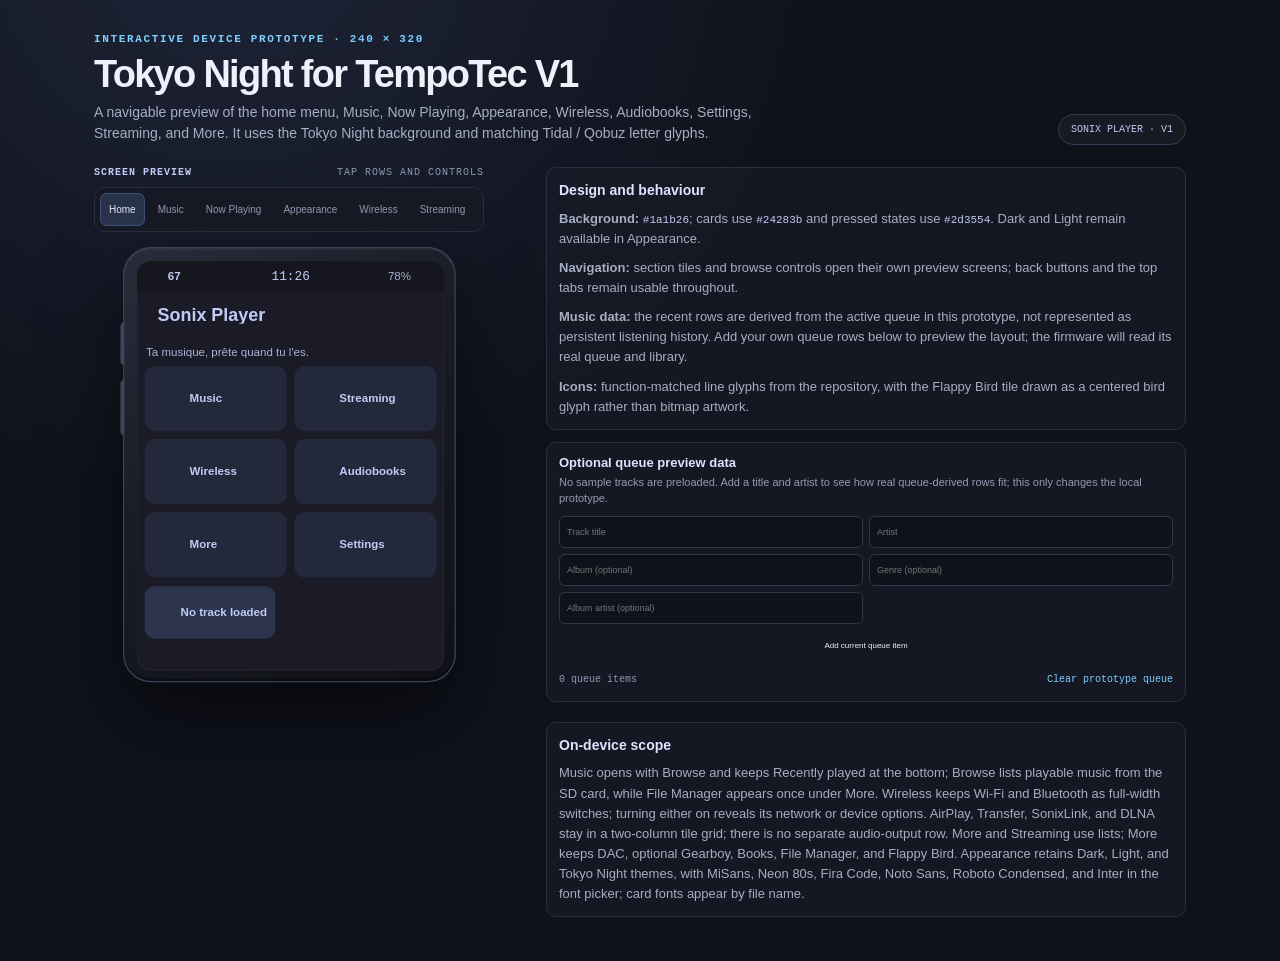
==== commit 458c1348: "feat: swap appearance font choices Co-authored-by: arena-agent <297053741+arena-agent@users.noreply." ====
--- a/mockups/tokyo-night/preview.html
+++ b/mockups/tokyo-night/preview.html
@@ -180,6 +180,9 @@
     .theme-choices { display: grid; grid-template-columns: 1fr 1fr 1.3fr; gap: 4px; }
     .theme-choice { min-height: 31px; padding: 4px; border: 1px solid color-mix(in srgb,var(--screen-muted) 16%,transparent); border-radius: 6px; color: var(--screen-muted); background: var(--surface-pressed); cursor: pointer; font-size: 8px; font-weight: 600; white-space: nowrap; }
     .theme-choice[aria-checked="true"] { border-color: var(--accent); color: var(--screen-text); background: color-mix(in srgb,var(--accent) 17%,var(--surface)); box-shadow: inset 0 -2px var(--accent); }
+    .font-choice-grid { display: grid; grid-template-columns: repeat(2,minmax(0,1fr)); gap: 4px; }
+    .font-choice { min-width: 0; min-height: 25px; padding: 4px; border: 0; border-radius: 6px; color: var(--screen-muted); background: var(--surface-pressed); cursor: pointer; font-size: 8px; font-weight: 600; text-align: center; }
+    .font-choice[aria-checked="true"] { color: var(--screen-text); background: color-mix(in srgb,var(--accent) 20%,var(--surface)); }
     .palette-row { display: flex; gap: 3px; height: 12px; margin-top: 6px; overflow: hidden; border-radius: 4px; }
     .palette-row span { flex: 1; border-radius: 2px; }
     .accent-row { display: flex; gap: 6px; padding: 3px 0; }
@@ -304,7 +307,7 @@
       <div aria-hidden="true"></div>
       <section class="note-panel">
         <h2>On-device scope</h2>
-        <p>Music opens with Browse and keeps Recently played at the bottom; Browse lists playable music from the SD card, while File Manager appears once under More. Wireless keeps Wi-Fi and Bluetooth as full-width switches; turning either on reveals its network or device options. AirPlay, Transfer, SonixLink, and DLNA stay in a two-column tile grid; there is no separate audio-output row. More and Streaming use lists; More keeps DAC, optional Gearboy, Books, File Manager, and Flappy Bird. Appearance retains Dark, Light, and Tokyo Night themes.</p>
+        <p>Music opens with Browse and keeps Recently played at the bottom; Browse lists playable music from the SD card, while File Manager appears once under More. Wireless keeps Wi-Fi and Bluetooth as full-width switches; turning either on reveals its network or device options. AirPlay, Transfer, SonixLink, and DLNA stay in a two-column tile grid; there is no separate audio-output row. More and Streaming use lists; More keeps DAC, optional Gearboy, Books, File Manager, and Flappy Bird. Appearance retains Dark, Light, and Tokyo Night themes, with MiSans, Neon 80s, Fira Code, Noto Sans, Roboto Condensed, and Inter in the font picker; card fonts appear by file name.</p>
       </section>
     </div>
   </div>
@@ -324,7 +327,7 @@
       })();
       const state = {
         theme: 'tokyo', view: 'home', history: [], tint: false, wifi: false, bluetooth: false,
-        battery: true, accent: 'blue', queue: Array.isArray(initialQueue) ? initialQueue : [], current: -1,
+        battery: true, accent: 'blue', font: 'MiSans', queue: Array.isArray(initialQueue) ? initialQueue : [], current: -1,
         playing: false, progress: 0, favorites: new Set(), search: '', selectedGroup: '', birdScore: 0
       };
       if (state.queue.length) state.current = state.queue.length - 1;
@@ -405,9 +408,10 @@
       };
       const renderAppearance = () => {
         const choices = [['dark','Dark'],['light','Light'],['tokyo','Tokyo Night']].map(([id,label]) => `<button class="theme-choice" type="button" role="radio" aria-checked="${state.theme === id}" data-action="theme" data-theme-choice="${id}">${label}</button>`).join('');
+        const fonts = [['MiSans','MiSans'],['Neon','Neon 80s'],['FiraCode','Fira Code'],['NotoSans','Noto Sans'],['RobotoCondensed','Roboto Condensed'],['Inter','Inter']].map(([id,label]) => `<button class="font-choice" type="button" role="radio" aria-checked="${state.font === id}" data-action="font" data-font-choice="${id}">${label}</button>`).join('');
         const swatches = ['#1a1b26','#24283b','#c0caf5','#7aa2f7','#7dcfff','#bb9af7','#9ece6a','#f7768e'].map(color => `<span style="background:${color}"></span>`).join('');
         const accents = [['blue','#7aa2f7'],['cyan','#7dcfff'],['purple','#bb9af7'],['green','#9ece6a'],['amber','#e0af68'],['red','#f7768e']].map(([id,color]) => `<button class="accent-dot" type="button" aria-label="${id} accent" aria-pressed="${state.accent === id}" data-action="accent" data-accent="${id}" style="background:${color}"></button>`).join('');
-        return `${pageHeader('Appearance')}<main class="page-body"><div class="stack"><section class="screen-card card-pad"><div class="card-head"><span>Theme</span><small>DISPLAY</small></div><div class="theme-choices" role="radiogroup" aria-label="Theme">${choices}</div><p class="subtle-copy">Applies now · saved on this device</p></section><section class="screen-card card-pad"><div class="card-head"><span>Tokyo Night colors</span><small>PALETTE</small></div><div class="palette-row">${swatches}</div><p class="subtle-copy">Blue · cyan · violet · green · amber · red</p></section><section class="screen-card card-pad"><div class="card-head"><span>Accent colour</span><small>PREVIEW</small></div><div class="accent-row">${accents}</div></section><section class="screen-card card-pad"><div class="switch-row"><span>Dynamic tint</span><button type="button" role="switch" aria-checked="${state.tint}" data-action="toggle-tint">${state.tint ? 'On' : 'Off'}</button></div><div class="switch-row"><span>Battery percentage</span><button type="button" role="switch" aria-checked="${state.battery}" data-action="toggle-battery">${state.battery ? 'On' : 'Off'}</button></div></section><section class="screen-card settings-card">${row('sun','Boot screen','Choose the next power-on image','settings-screen','accent-amber')}${row('clock','Clock position','Status bar alignment','settings-time','accent-cyan')}${row('settings','Text size and font','Interface typography','settings-more','accent-purple')}</section></div></main>`;
+        return `${pageHeader('Appearance')}<main class="page-body"><div class="stack"><section class="screen-card card-pad"><div class="card-head"><span>Theme</span><small>DISPLAY</small></div><div class="theme-choices" role="radiogroup" aria-label="Theme">${choices}</div><p class="subtle-copy">Applies now · saved on this device</p></section><section class="screen-card card-pad"><div class="card-head"><span>Font</span><small>TYPE</small></div><div class="font-choice-grid" role="radiogroup" aria-label="Interface font">${fonts}</div><p class="subtle-copy">Fonts in the card's Fonts folder appear by file name.</p></section><section class="screen-card card-pad"><div class="card-head"><span>Tokyo Night colors</span><small>PALETTE</small></div><div class="palette-row">${swatches}</div><p class="subtle-copy">Blue · cyan · violet · green · amber · red</p></section><section class="screen-card card-pad"><div class="card-head"><span>Accent colour</span><small>PREVIEW</small></div><div class="accent-row">${accents}</div></section><section class="screen-card card-pad"><div class="switch-row"><span>Dynamic tint</span><button type="button" role="switch" aria-checked="${state.tint}" data-action="toggle-tint">${state.tint ? 'On' : 'Off'}</button></div><div class="switch-row"><span>Battery percentage</span><button type="button" role="switch" aria-checked="${state.battery}" data-action="toggle-battery">${state.battery ? 'On' : 'Off'}</button></div></section><section class="screen-card settings-card">${row('sun','Boot screen','Choose the next power-on image','settings-screen','accent-amber')}${row('clock','Clock position','Status bar alignment','settings-time','accent-cyan')}</section></div></main>`;
       };
       const renderSettings = () => `${pageHeader('Settings')}<main class="page-body"><p class="home-title-note">Choose an option to continue.</p><section class="screen-card settings-card">${row('theme','Appearance','Theme · accent · display','appearance','accent-purple')}${row('sun','Screen','Brightness · timeout','settings-screen','accent-cyan')}${row('clock','Date and time','Clock · time zone','settings-time','accent-blue')}${row('power','Power','Sleep · charge limit','settings-power','accent-red')}${row('list','Language','Interface language','settings-language','accent-amber')}${row('eq','More','Remote · controls','settings-more','accent-green')}${row('settings','System','Firmware · device information','settings-system','muted-icon')}</section></main>`;
       const renderWireless = () => {
@@ -551,6 +555,7 @@
           return;
         }
         if (action === 'theme') { state.theme = button.dataset.themeChoice; render(); showToast(`${state.theme === 'tokyo' ? 'Tokyo Night' : state.theme === 'dark' ? 'Dark' : 'Light'} theme preview`); return; }
+        if (action === 'font') { state.font = button.dataset.fontChoice; render(); showToast(`${state.font} font selected in preview`); return; }
         if (action === 'accent') { state.accent = button.dataset.accent; showToast(`${state.accent} accent selected in preview`); render(); return; }
         if (action === 'toggle-tint') { state.tint = !state.tint; render(); return; }
         if (action === 'toggle-battery') { state.battery = !state.battery; render(); return; }
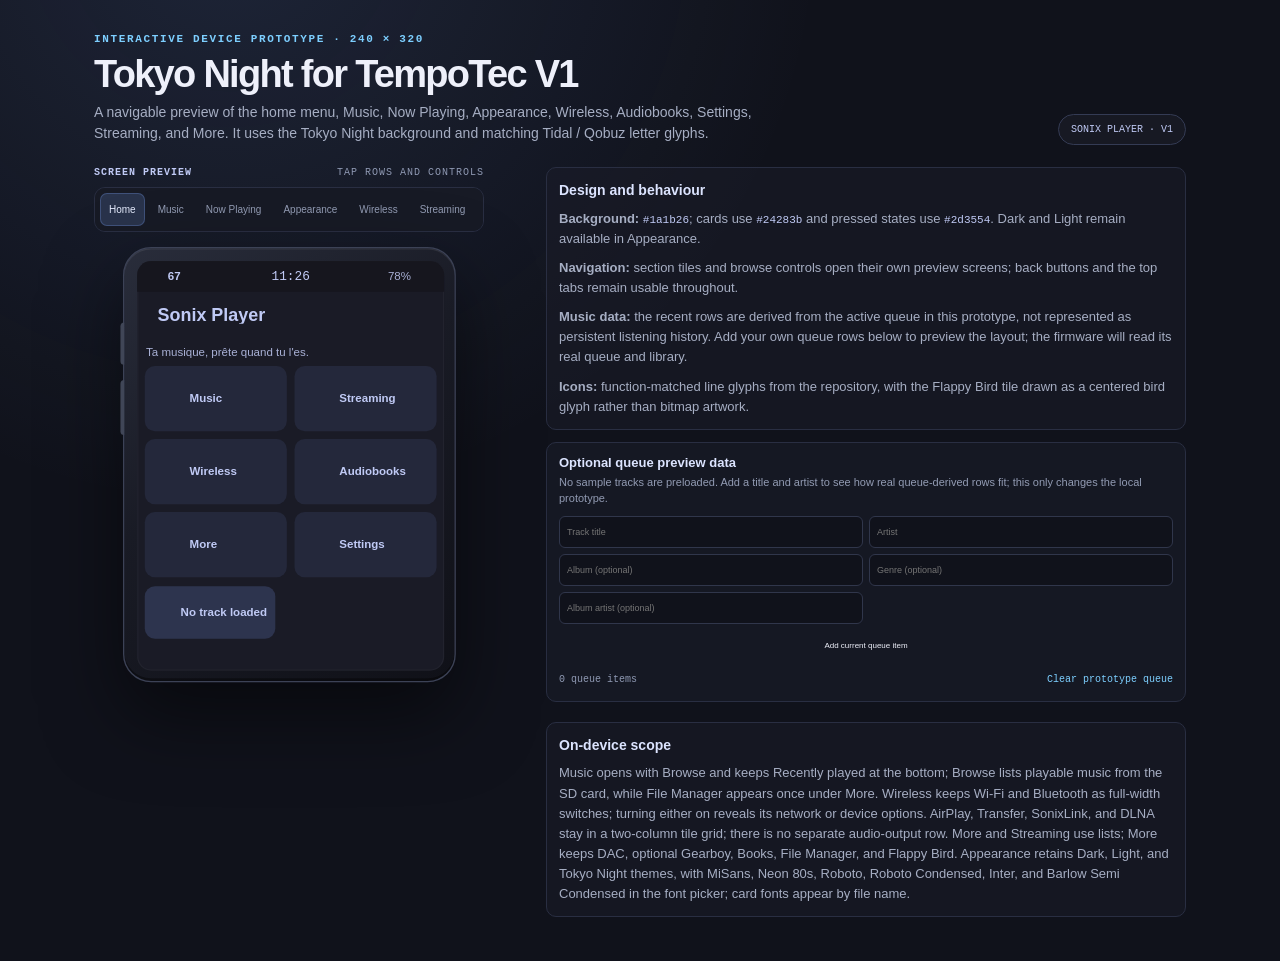
==== commit 7a167f14: "fix: use Roboto and remove audiobook section heading Co-authored-by: arena-agent <297053741+arena-ag" ====
--- a/mockups/tokyo-night/preview.html
+++ b/mockups/tokyo-night/preview.html
@@ -307,7 +307,7 @@
       <div aria-hidden="true"></div>
       <section class="note-panel">
         <h2>On-device scope</h2>
-        <p>Music opens with Browse and keeps Recently played at the bottom; Browse lists playable music from the SD card, while File Manager appears once under More. Wireless keeps Wi-Fi and Bluetooth as full-width switches; turning either on reveals its network or device options. AirPlay, Transfer, SonixLink, and DLNA stay in a two-column tile grid; there is no separate audio-output row. More and Streaming use lists; More keeps DAC, optional Gearboy, Books, File Manager, and Flappy Bird. Appearance retains Dark, Light, and Tokyo Night themes, with MiSans, Neon 80s, Fira Code, Noto Sans, Roboto Condensed, and Inter in the font picker; card fonts appear by file name.</p>
+        <p>Music opens with Browse and keeps Recently played at the bottom; Browse lists playable music from the SD card, while File Manager appears once under More. Wireless keeps Wi-Fi and Bluetooth as full-width switches; turning either on reveals its network or device options. AirPlay, Transfer, SonixLink, and DLNA stay in a two-column tile grid; there is no separate audio-output row. More and Streaming use lists; More keeps DAC, optional Gearboy, Books, File Manager, and Flappy Bird. Appearance retains Dark, Light, and Tokyo Night themes, with MiSans, Neon 80s, Roboto, Roboto Condensed, Inter, and Barlow Semi Condensed in the font picker; card fonts appear by file name.</p>
       </section>
     </div>
   </div>
@@ -408,7 +408,7 @@
       };
       const renderAppearance = () => {
         const choices = [['dark','Dark'],['light','Light'],['tokyo','Tokyo Night']].map(([id,label]) => `<button class="theme-choice" type="button" role="radio" aria-checked="${state.theme === id}" data-action="theme" data-theme-choice="${id}">${label}</button>`).join('');
-        const fonts = [['MiSans','MiSans'],['Neon','Neon 80s'],['FiraCode','Fira Code'],['NotoSans','Noto Sans'],['RobotoCondensed','Roboto Condensed'],['Inter','Inter']].map(([id,label]) => `<button class="font-choice" type="button" role="radio" aria-checked="${state.font === id}" data-action="font" data-font-choice="${id}">${label}</button>`).join('');
+        const fonts = [['MiSans','MiSans'],['Neon','Neon 80s'],['Roboto','Roboto'],['RobotoCondensed','Roboto Condensed'],['Inter','Inter'],['Barlow','Barlow Semi Condensed']].map(([id,label]) => `<button class="font-choice" type="button" role="radio" aria-checked="${state.font === id}" data-action="font" data-font-choice="${id}">${label}</button>`).join('');
         const swatches = ['#1a1b26','#24283b','#c0caf5','#7aa2f7','#7dcfff','#bb9af7','#9ece6a','#f7768e'].map(color => `<span style="background:${color}"></span>`).join('');
         const accents = [['blue','#7aa2f7'],['cyan','#7dcfff'],['purple','#bb9af7'],['green','#9ece6a'],['amber','#e0af68'],['red','#f7768e']].map(([id,color]) => `<button class="accent-dot" type="button" aria-label="${id} accent" aria-pressed="${state.accent === id}" data-action="accent" data-accent="${id}" style="background:${color}"></button>`).join('');
         return `${pageHeader('Appearance')}<main class="page-body"><div class="stack"><section class="screen-card card-pad"><div class="card-head"><span>Theme</span><small>DISPLAY</small></div><div class="theme-choices" role="radiogroup" aria-label="Theme">${choices}</div><p class="subtle-copy">Applies now · saved on this device</p></section><section class="screen-card card-pad"><div class="card-head"><span>Font</span><small>TYPE</small></div><div class="font-choice-grid" role="radiogroup" aria-label="Interface font">${fonts}</div><p class="subtle-copy">Fonts in the card's Fonts folder appear by file name.</p></section><section class="screen-card card-pad"><div class="card-head"><span>Tokyo Night colors</span><small>PALETTE</small></div><div class="palette-row">${swatches}</div><p class="subtle-copy">Blue · cyan · violet · green · amber · red</p></section><section class="screen-card card-pad"><div class="card-head"><span>Accent colour</span><small>PREVIEW</small></div><div class="accent-row">${accents}</div></section><section class="screen-card card-pad"><div class="switch-row"><span>Dynamic tint</span><button type="button" role="switch" aria-checked="${state.tint}" data-action="toggle-tint">${state.tint ? 'On' : 'Off'}</button></div><div class="switch-row"><span>Battery percentage</span><button type="button" role="switch" aria-checked="${state.battery}" data-action="toggle-battery">${state.battery ? 'On' : 'Off'}</button></div></section><section class="screen-card settings-card">${row('sun','Boot screen','Choose the next power-on image','settings-screen','accent-amber')}${row('clock','Clock position','Status bar alignment','settings-time','accent-cyan')}</section></div></main>`;
@@ -420,7 +420,7 @@
         const actions = actionTile('airplay','AirPlay','wireless-airplay','accent-cyan') + actionTile('transfer','Transfer','wireless-transfer','accent-green') + actionTile('sonixlink','SonixLink','wireless-sonixlink','accent-amber') + actionTile('dlna','DLNA','wireless-dlna','accent-blue');
         return `${pageHeader('Wireless')}<main class="page-body"><div class="stack"><section class="screen-card wireless-card">${toggleRow('wifi','Wi-Fi',state.wifi,'accent-cyan','Available networks','wifiSearch','wireless-wifi-options','accent-cyan')}${toggleRow('bluetooth','Bluetooth',state.bluetooth,'accent-purple','Paired devices','bluetoothSearch','wireless-bluetooth-options','accent-purple')}</section><section class="screen-card settings-card wireless-actions"><div class="wireless-tile-grid">${actions}</div></section></div></main>`;
       };
-      const renderBooks = () => `${pageHeader('Audiobooks')}<main class="page-body"><div class="stack"><section><div class="card-head"><span>Continue listening</span><small>ON THIS DEVICE</small></div><section class="screen-card track-list"><div class="empty-state">Books with a saved position appear here. No sample books are included in this preview.</div><button class="simple-row" type="button" data-action="navigate" data-view="book-continue">${glyph('play','accent-amber',17)}<span class="row-copy"><strong>Open Continue list</strong><small>Resume a saved book position</small></span>${glyph('chevron','muted-icon',14,'chevron-right')}</button></section></section><section class="screen-card settings-card">${row('books','Library','All audiobooks','book-library','accent-amber')}${row('artist','Authors','Browse by author','book-authors','accent-blue')}</section></div></main>`;
+      const renderBooks = () => `${pageHeader('Audiobooks')}<main class="page-body"><div class="stack"><section class="screen-card track-list"><div class="empty-state">Books with a saved position appear here. No sample books are included in this preview.</div><button class="simple-row" type="button" data-action="navigate" data-view="book-continue">${glyph('play','accent-amber',17)}<span class="row-copy"><strong>Open Continue list</strong><small>Resume a saved book position</small></span>${glyph('chevron','muted-icon',14,'chevron-right')}</button></section><section class="screen-card settings-card">${row('books','Library','All audiobooks','book-library','accent-amber')}${row('artist','Authors','Browse by author','book-authors','accent-blue')}</section></div></main>`;
       const renderMore = () => {
         return `${pageHeader('More')}<main class="page-body"><section class="screen-card settings-card">${row('dac','DAC','Headphone and USB DAC options','dac','accent-cyan')}${row('folder','File Manager','Manage files on the SD card','files','accent-blue')}${row('game','Gearboy','Game Boy emulator','gearboy','accent-green')}${row('ebook','Books','E-book shelf and bookmarks','ebook','accent-amber')}${row('bird','Flappy Bird','Mini game','bird-game','accent-purple')}</section></main>`;
       };
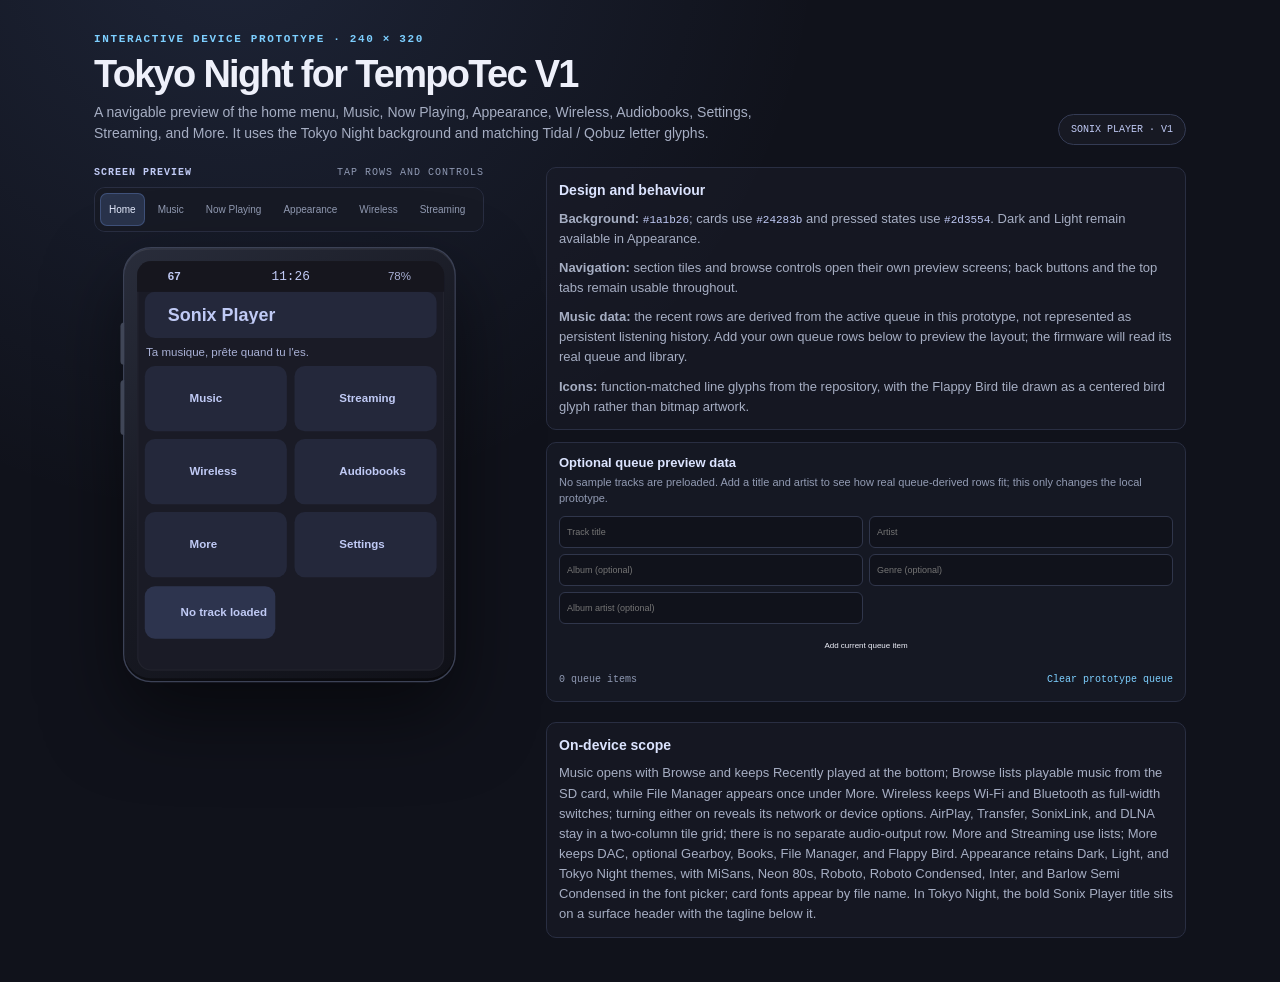
==== commit 51ec73f3: "style: emphasize Tokyo Night home title Co-authored-by: arena-agent <297053741+arena-agent@users.nor" ====
--- a/mockups/tokyo-night/preview.html
+++ b/mockups/tokyo-night/preview.html
@@ -110,6 +110,8 @@
     .page-title { min-width: 0; overflow: hidden; margin: 0; color: var(--screen-text); font-size: 14px; font-weight: 650; line-height: 1; text-overflow: ellipsis; white-space: nowrap; }
     .header-spacer { flex: 1; }
     .header-action .glyph { width: 16px; height: 16px; }
+    .page-header.tokyo-home-header { margin: 0 6px; padding: 0 8px; border-radius: 8px; background: var(--surface); }
+    .tokyo-home-title { min-width: 0; overflow: hidden; margin: 0; color: var(--screen-text); font-size: 14px; font-weight: 750; line-height: 1; text-overflow: ellipsis; white-space: nowrap; }
     .page-body { height: 260px; overflow-y: auto; overscroll-behavior: contain; padding: 6px; scrollbar-width: thin; scrollbar-color: color-mix(in srgb, var(--screen-muted) 36%, transparent) transparent; }
     .page-body::-webkit-scrollbar { width: 3px; }
     .page-body::-webkit-scrollbar-thumb { border-radius: 9px; background: color-mix(in srgb, var(--screen-muted) 38%, transparent); }
@@ -307,7 +309,7 @@
       <div aria-hidden="true"></div>
       <section class="note-panel">
         <h2>On-device scope</h2>
-        <p>Music opens with Browse and keeps Recently played at the bottom; Browse lists playable music from the SD card, while File Manager appears once under More. Wireless keeps Wi-Fi and Bluetooth as full-width switches; turning either on reveals its network or device options. AirPlay, Transfer, SonixLink, and DLNA stay in a two-column tile grid; there is no separate audio-output row. More and Streaming use lists; More keeps DAC, optional Gearboy, Books, File Manager, and Flappy Bird. Appearance retains Dark, Light, and Tokyo Night themes, with MiSans, Neon 80s, Roboto, Roboto Condensed, Inter, and Barlow Semi Condensed in the font picker; card fonts appear by file name.</p>
+        <p>Music opens with Browse and keeps Recently played at the bottom; Browse lists playable music from the SD card, while File Manager appears once under More. Wireless keeps Wi-Fi and Bluetooth as full-width switches; turning either on reveals its network or device options. AirPlay, Transfer, SonixLink, and DLNA stay in a two-column tile grid; there is no separate audio-output row. More and Streaming use lists; More keeps DAC, optional Gearboy, Books, File Manager, and Flappy Bird. Appearance retains Dark, Light, and Tokyo Night themes, with MiSans, Neon 80s, Roboto, Roboto Condensed, Inter, and Barlow Semi Condensed in the font picker; card fonts appear by file name. In Tokyo Night, the bold Sonix Player title sits on a surface header with the tagline below it.</p>
       </section>
     </div>
   </div>
@@ -394,7 +396,8 @@
         const current = state.queue[state.current];
         const title = current ? escapeHtml(current.title) : 'No track loaded';
         const artist = current ? escapeHtml(current.artist) : '';
-        return `<header class="page-header"><span style="width:5px"></span><h2 class="page-title">Sonix Player</h2></header><main class="page-body"><p class="home-title-note">Ta musique, prête quand tu l'es.</p><div class="menu-grid">${tiles}</div><button class="now-playing-strip" type="button" data-action="navigate" data-view="player">${glyph(state.playing ? 'pause' : 'play','accent-cyan',15)}<span class="row-copy"><strong>${title}</strong><small>${artist}</small></span></button></main>`;
+        const brandHeader = state.theme === 'tokyo' ? `<header class="page-header tokyo-home-header"><span style="width:5px"></span><h2 class="tokyo-home-title">Sonix Player</h2></header>` : `<header class="page-header"><span style="width:5px"></span><h2 class="page-title">Sonix Player</h2></header>`;
+        return `${brandHeader}<main class="page-body"><p class="home-title-note">Ta musique, prête quand tu l'es.</p><div class="menu-grid">${tiles}</div><button class="now-playing-strip" type="button" data-action="navigate" data-view="player">${glyph(state.playing ? 'pause' : 'play','accent-cyan',15)}<span class="row-copy"><strong>${title}</strong><small>${artist}</small></span></button></main>`;
       };
       const renderMusic = () => {
         const browse = [['artist','Artists','accent-cyan','artists'],['album','Albums','accent-purple','albums'],['folder','Browse','accent-green','sd-browser'],['search','Search','accent-amber','search']].map(([icon,title,tone,view]) => `<button class="glyph-demo" type="button" data-action="navigate" data-view="${view}">${glyph(icon,tone,17)}<span>${title}</span></button>`).join('');
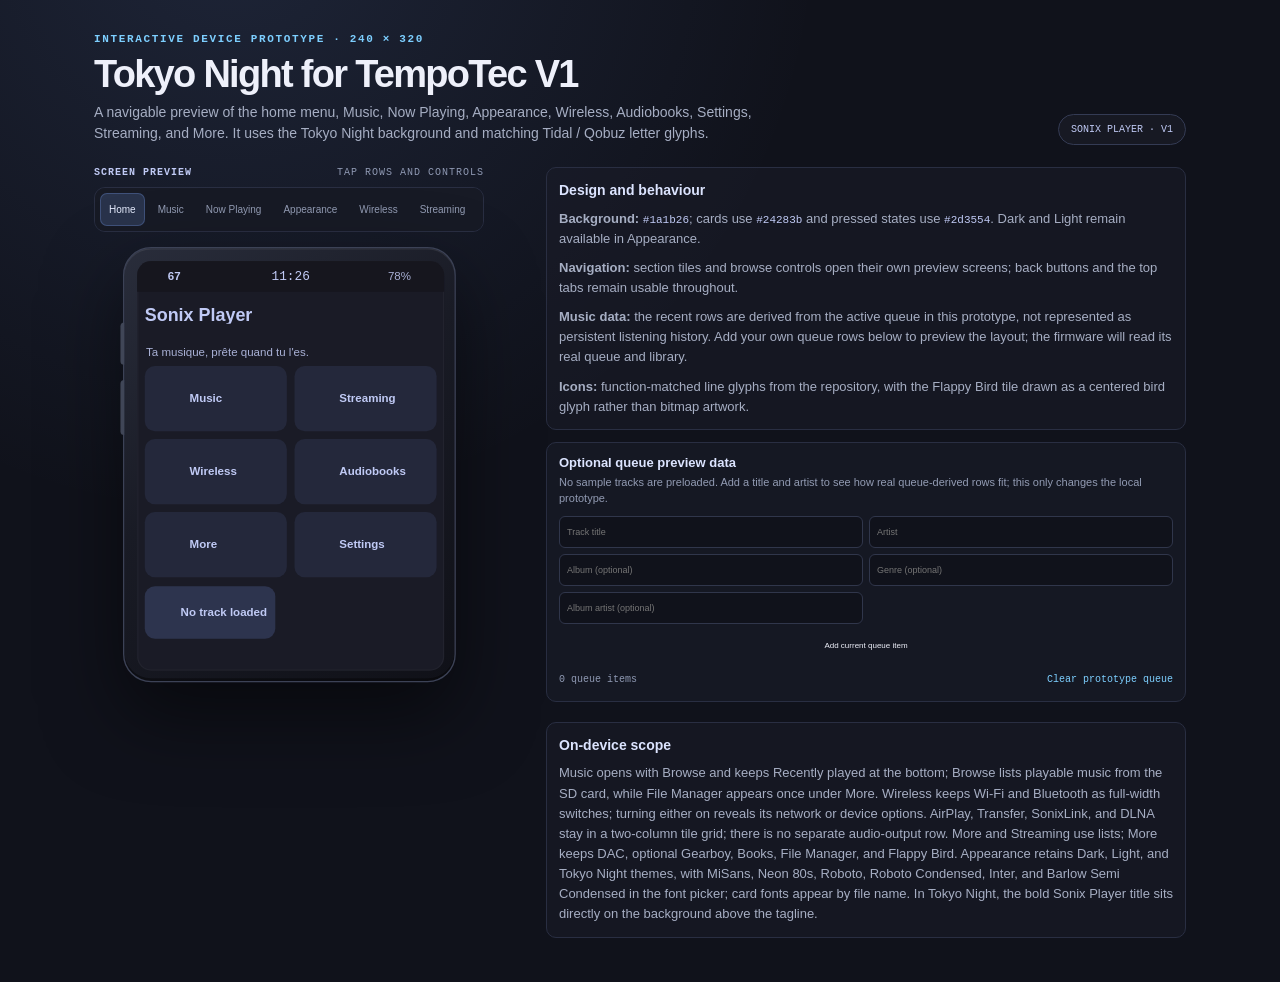
==== commit 72ab24b9: "style: remove Tokyo Night title surface Co-authored-by: arena-agent <297053741+arena-agent@users.nor" ====
--- a/mockups/tokyo-night/preview.html
+++ b/mockups/tokyo-night/preview.html
@@ -110,7 +110,6 @@
     .page-title { min-width: 0; overflow: hidden; margin: 0; color: var(--screen-text); font-size: 14px; font-weight: 650; line-height: 1; text-overflow: ellipsis; white-space: nowrap; }
     .header-spacer { flex: 1; }
     .header-action .glyph { width: 16px; height: 16px; }
-    .page-header.tokyo-home-header { margin: 0 6px; padding: 0 8px; border-radius: 8px; background: var(--surface); }
     .tokyo-home-title { min-width: 0; overflow: hidden; margin: 0; color: var(--screen-text); font-size: 14px; font-weight: 750; line-height: 1; text-overflow: ellipsis; white-space: nowrap; }
     .page-body { height: 260px; overflow-y: auto; overscroll-behavior: contain; padding: 6px; scrollbar-width: thin; scrollbar-color: color-mix(in srgb, var(--screen-muted) 36%, transparent) transparent; }
     .page-body::-webkit-scrollbar { width: 3px; }
@@ -309,7 +308,7 @@
       <div aria-hidden="true"></div>
       <section class="note-panel">
         <h2>On-device scope</h2>
-        <p>Music opens with Browse and keeps Recently played at the bottom; Browse lists playable music from the SD card, while File Manager appears once under More. Wireless keeps Wi-Fi and Bluetooth as full-width switches; turning either on reveals its network or device options. AirPlay, Transfer, SonixLink, and DLNA stay in a two-column tile grid; there is no separate audio-output row. More and Streaming use lists; More keeps DAC, optional Gearboy, Books, File Manager, and Flappy Bird. Appearance retains Dark, Light, and Tokyo Night themes, with MiSans, Neon 80s, Roboto, Roboto Condensed, Inter, and Barlow Semi Condensed in the font picker; card fonts appear by file name. In Tokyo Night, the bold Sonix Player title sits on a surface header with the tagline below it.</p>
+        <p>Music opens with Browse and keeps Recently played at the bottom; Browse lists playable music from the SD card, while File Manager appears once under More. Wireless keeps Wi-Fi and Bluetooth as full-width switches; turning either on reveals its network or device options. AirPlay, Transfer, SonixLink, and DLNA stay in a two-column tile grid; there is no separate audio-output row. More and Streaming use lists; More keeps DAC, optional Gearboy, Books, File Manager, and Flappy Bird. Appearance retains Dark, Light, and Tokyo Night themes, with MiSans, Neon 80s, Roboto, Roboto Condensed, Inter, and Barlow Semi Condensed in the font picker; card fonts appear by file name. In Tokyo Night, the bold Sonix Player title sits directly on the background above the tagline.</p>
       </section>
     </div>
   </div>
@@ -396,7 +395,7 @@
         const current = state.queue[state.current];
         const title = current ? escapeHtml(current.title) : 'No track loaded';
         const artist = current ? escapeHtml(current.artist) : '';
-        const brandHeader = state.theme === 'tokyo' ? `<header class="page-header tokyo-home-header"><span style="width:5px"></span><h2 class="tokyo-home-title">Sonix Player</h2></header>` : `<header class="page-header"><span style="width:5px"></span><h2 class="page-title">Sonix Player</h2></header>`;
+        const brandHeader = state.theme === 'tokyo' ? `<header class="page-header"><h2 class="tokyo-home-title">Sonix Player</h2></header>` : `<header class="page-header"><span style="width:5px"></span><h2 class="page-title">Sonix Player</h2></header>`;
         return `${brandHeader}<main class="page-body"><p class="home-title-note">Ta musique, prête quand tu l'es.</p><div class="menu-grid">${tiles}</div><button class="now-playing-strip" type="button" data-action="navigate" data-view="player">${glyph(state.playing ? 'pause' : 'play','accent-cyan',15)}<span class="row-copy"><strong>${title}</strong><small>${artist}</small></span></button></main>`;
       };
       const renderMusic = () => {
